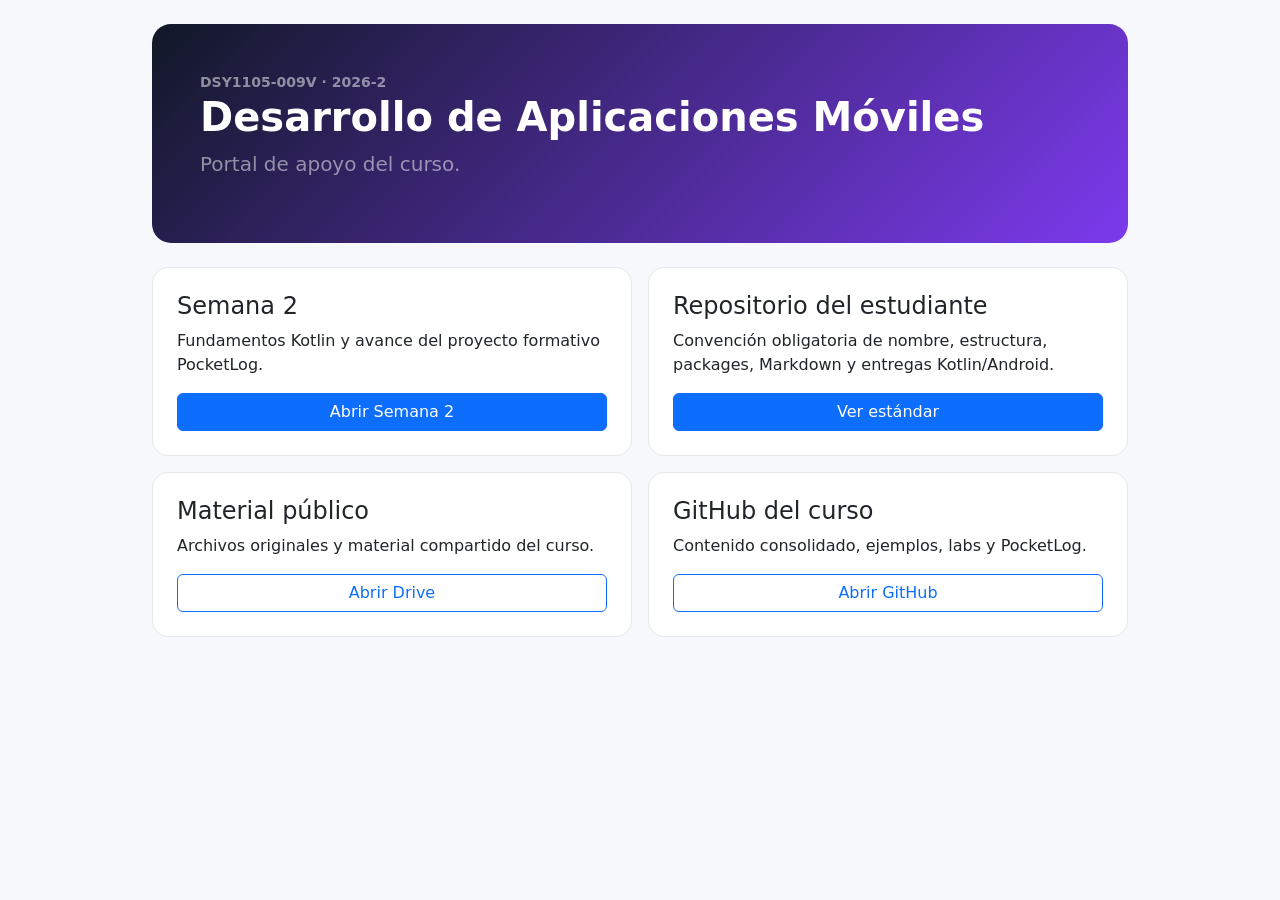
==== page/index.html @ 4a32c359 "page: habilitar portada inicial del curso" ====
<!doctype html><html lang="es"><head><meta charset="utf-8"><meta name="viewport" content="width=device-width,initial-scale=1"><title>DSY1105 · Desarrollo de Aplicaciones Móviles</title><link href="https://cdn.jsdelivr.net/npm/bootstrap@5.3.8/dist/css/bootstrap.min.css" rel="stylesheet"><style>body{background:#f6f8fc}.wrap{max-width:1000px}.hero{background:linear-gradient(135deg,#111827,#7c3aed);color:#fff;border-radius:1.2rem}.card{border:1px solid #e5e7eb;border-radius:1rem}</style></head><body><main class="container wrap py-4"><section class="hero p-4 p-md-5 mb-4"><div class="small text-white-50 fw-bold">DSY1105-009V · 2026-2</div><h1 class="display-6 fw-bold">Desarrollo de Aplicaciones Móviles</h1><p class="lead text-white-50">Portal de apoyo del curso.</p></section><div class="row g-3"><div class="col-md-6"><article class="card p-4 h-100"><h2 class="h4">Semana 2</h2><p>Fundamentos Kotlin y avance del proyecto formativo PocketLog.</p><a class="btn btn-primary" href="https://github.com/cmartinezs/DSY1105-DESARROLLO-APLICACIONES-MOVILES-2026-2/tree/master/semanas/semana-02">Abrir Semana 2</a></article></div><div class="col-md-6"><article class="card p-4 h-100"><h2 class="h4">Repositorio del estudiante</h2><p>Convención obligatoria de nombre, estructura, packages, Markdown y entregas Kotlin/Android.</p><a class="btn btn-primary" href="repositorio-estudiante.html">Ver estándar</a></article></div><div class="col-md-6"><article class="card p-4 h-100"><h2 class="h4">Material público</h2><p>Archivos originales y material compartido del curso.</p><a class="btn btn-outline-primary" href="https://drive.google.com/drive/folders/1_Ew_IE0InqJbPY0Ggu8p0cHl4Avv3rYs?usp=sharing">Abrir Drive</a></article></div><div class="col-md-6"><article class="card p-4 h-100"><h2 class="h4">GitHub del curso</h2><p>Contenido consolidado, ejemplos, labs y PocketLog.</p><a class="btn btn-outline-primary" href="https://github.com/cmartinezs/DSY1105-DESARROLLO-APLICACIONES-MOVILES-2026-2">Abrir GitHub</a></article></div></div></main></body></html>
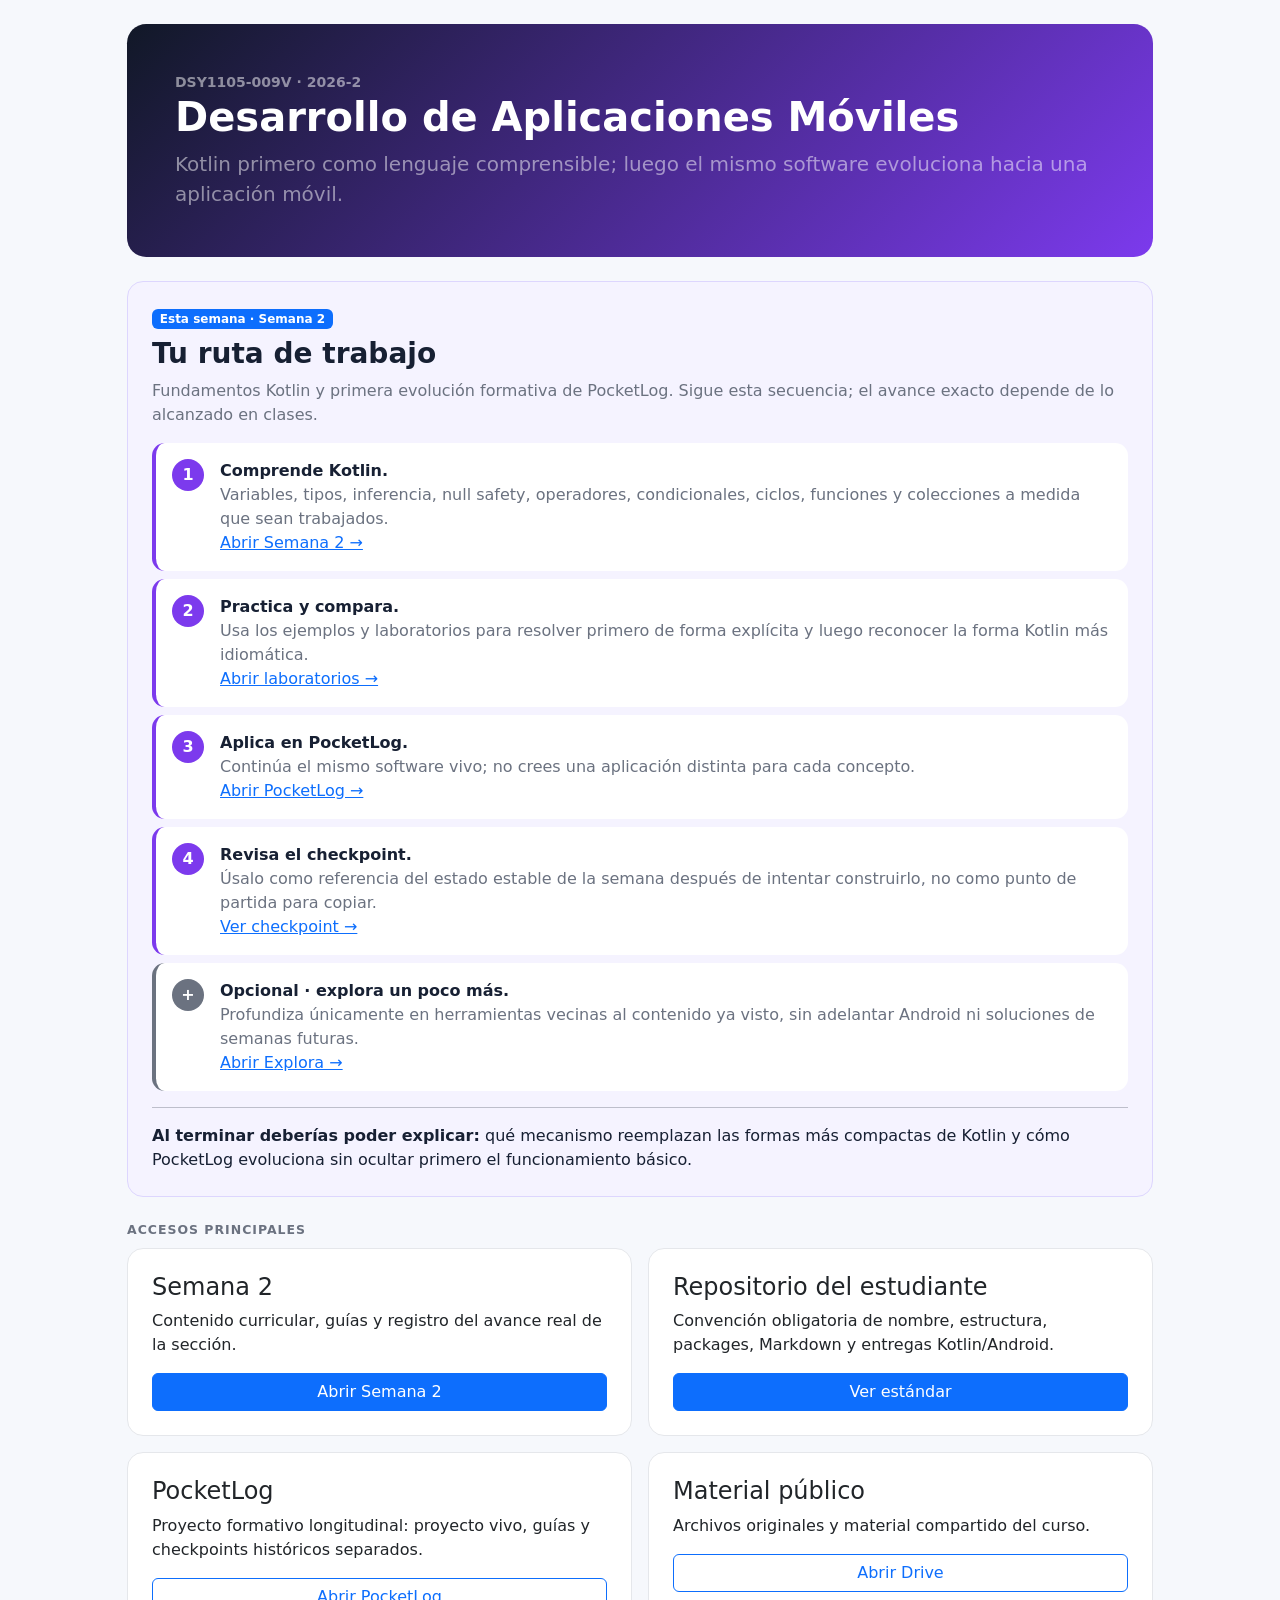
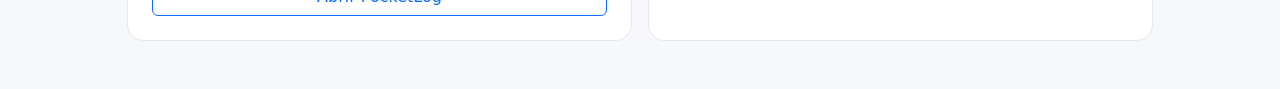
==== commit c9cdc360: "feat: agregar ruta esta semana al portal" ====
--- a/page/index.html
+++ b/page/index.html
@@ -1 +1 @@
-<!doctype html><html lang="es"><head><meta charset="utf-8"><meta name="viewport" content="width=device-width,initial-scale=1"><title>DSY1105 · Desarrollo de Aplicaciones Móviles</title><link href="https://cdn.jsdelivr.net/npm/bootstrap@5.3.8/dist/css/bootstrap.min.css" rel="stylesheet"><style>body{background:#f6f8fc}.wrap{max-width:1000px}.hero{background:linear-gradient(135deg,#111827,#7c3aed);color:#fff;border-radius:1.2rem}.card{border:1px solid #e5e7eb;border-radius:1rem}</style></head><body><main class="container wrap py-4"><section class="hero p-4 p-md-5 mb-4"><div class="small text-white-50 fw-bold">DSY1105-009V · 2026-2</div><h1 class="display-6 fw-bold">Desarrollo de Aplicaciones Móviles</h1><p class="lead text-white-50">Portal de apoyo del curso.</p></section><div class="row g-3"><div class="col-md-6"><article class="card p-4 h-100"><h2 class="h4">Semana 2</h2><p>Fundamentos Kotlin y avance del proyecto formativo PocketLog.</p><a class="btn btn-primary" href="https://github.com/cmartinezs/DSY1105-DESARROLLO-APLICACIONES-MOVILES-2026-2/tree/master/semanas/semana-02">Abrir Semana 2</a></article></div><div class="col-md-6"><article class="card p-4 h-100"><h2 class="h4">Repositorio del estudiante</h2><p>Convención obligatoria de nombre, estructura, packages, Markdown y entregas Kotlin/Android.</p><a class="btn btn-primary" href="repositorio-estudiante.html">Ver estándar</a></article></div><div class="col-md-6"><article class="card p-4 h-100"><h2 class="h4">Material público</h2><p>Archivos originales y material compartido del curso.</p><a class="btn btn-outline-primary" href="https://drive.google.com/drive/folders/1_Ew_IE0InqJbPY0Ggu8p0cHl4Avv3rYs?usp=sharing">Abrir Drive</a></article></div><div class="col-md-6"><article class="card p-4 h-100"><h2 class="h4">GitHub del curso</h2><p>Contenido consolidado, ejemplos, labs y PocketLog.</p><a class="btn btn-outline-primary" href="https://github.com/cmartinezs/DSY1105-DESARROLLO-APLICACIONES-MOVILES-2026-2">Abrir GitHub</a></article></div></div></main></body></html>+<!doctype html><html lang="es"><head><meta charset="utf-8"><meta name="viewport" content="width=device-width,initial-scale=1"><title>DSY1105 · Desarrollo de Aplicaciones Móviles</title><link href="https://cdn.jsdelivr.net/npm/bootstrap@5.3.8/dist/css/bootstrap.min.css" rel="stylesheet"><style>body{background:#f6f8fc;color:#172033}.wrap{max-width:1050px}.hero{background:linear-gradient(135deg,#111827,#7c3aed);color:#fff;border-radius:1.2rem}.card{border:1px solid #e5e7eb;border-radius:1rem}.this-week{border:1px solid #ddd6fe;background:#f5f3ff;border-radius:1rem}.week-step{background:#fff;border-left:4px solid #7c3aed;border-radius:.8rem}.week-step.optional{border-left-color:#6b7280}.step-number{width:2rem;height:2rem;border-radius:50%;display:inline-flex;align-items:center;justify-content:center;background:#7c3aed;color:#fff;font-weight:800;flex:0 0 auto}.muted{color:#6b7280}.eyebrow{font-size:.78rem;letter-spacing:.08em;text-transform:uppercase;font-weight:800;color:#6b7280}</style></head><body><main class="container wrap py-4"><section class="hero p-4 p-md-5 mb-4"><div class="small text-white-50 fw-bold">DSY1105-009V · 2026-2</div><h1 class="display-6 fw-bold">Desarrollo de Aplicaciones Móviles</h1><p class="lead text-white-50 mb-0">Kotlin primero como lenguaje comprensible; luego el mismo software evoluciona hacia una aplicación móvil.</p></section><section class="this-week p-4 mb-4"><span class="badge text-bg-primary mb-2">Esta semana · Semana 2</span><h2 class="h3 fw-bold">Tu ruta de trabajo</h2><p class="muted">Fundamentos Kotlin y primera evolución formativa de PocketLog. Sigue esta secuencia; el avance exacto depende de lo alcanzado en clases.</p><div class="d-grid gap-2"><div class="week-step p-3 d-flex gap-3"><span class="step-number">1</span><div><strong>Comprende Kotlin.</strong><div class="muted">Variables, tipos, inferencia, null safety, operadores, condicionales, ciclos, funciones y colecciones a medida que sean trabajados.</div><a href="https://github.com/cmartinezs/DSY1105-DESARROLLO-APLICACIONES-MOVILES-2026-2/tree/master/semanas/semana-02">Abrir Semana 2 →</a></div></div><div class="week-step p-3 d-flex gap-3"><span class="step-number">2</span><div><strong>Practica y compara.</strong><div class="muted">Usa los ejemplos y laboratorios para resolver primero de forma explícita y luego reconocer la forma Kotlin más idiomática.</div><a href="https://github.com/cmartinezs/DSY1105-DESARROLLO-APLICACIONES-MOVILES-2026-2/tree/master/labs">Abrir laboratorios →</a></div></div><div class="week-step p-3 d-flex gap-3"><span class="step-number">3</span><div><strong>Aplica en PocketLog.</strong><div class="muted">Continúa el mismo software vivo; no crees una aplicación distinta para cada concepto.</div><a href="https://github.com/cmartinezs/DSY1105-DESARROLLO-APLICACIONES-MOVILES-2026-2/tree/master/proyecto-formativo/pocketlog">Abrir PocketLog →</a></div></div><div class="week-step p-3 d-flex gap-3"><span class="step-number">4</span><div><strong>Revisa el checkpoint.</strong><div class="muted">Úsalo como referencia del estado estable de la semana después de intentar construirlo, no como punto de partida para copiar.</div><a href="https://github.com/cmartinezs/DSY1105-DESARROLLO-APLICACIONES-MOVILES-2026-2/tree/master/proyecto-formativo/checkpoints/semana-02">Ver checkpoint →</a></div></div><div class="week-step optional p-3 d-flex gap-3"><span class="step-number" style="background:#6b7280">+</span><div><strong>Opcional · explora un poco más.</strong><div class="muted">Profundiza únicamente en herramientas vecinas al contenido ya visto, sin adelantar Android ni soluciones de semanas futuras.</div><a href="https://github.com/cmartinezs/DSY1105-DESARROLLO-APLICACIONES-MOVILES-2026-2/blob/master/proyecto-formativo/guias/semana-02/EXPLORA.md">Abrir Explora →</a></div></div></div><hr><strong>Al terminar deberías poder explicar:</strong> qué mecanismo reemplazan las formas más compactas de Kotlin y cómo PocketLog evoluciona sin ocultar primero el funcionamiento básico.</section><section class="mb-4"><div class="eyebrow mb-2">Accesos principales</div><div class="row g-3"><div class="col-md-6"><article class="card p-4 h-100"><h2 class="h4">Semana 2</h2><p>Contenido curricular, guías y registro del avance real de la sección.</p><a class="btn btn-primary" href="https://github.com/cmartinezs/DSY1105-DESARROLLO-APLICACIONES-MOVILES-2026-2/tree/master/semanas/semana-02">Abrir Semana 2</a></article></div><div class="col-md-6"><article class="card p-4 h-100"><h2 class="h4">Repositorio del estudiante</h2><p>Convención obligatoria de nombre, estructura, packages, Markdown y entregas Kotlin/Android.</p><a class="btn btn-primary" href="repositorio-estudiante.html">Ver estándar</a></article></div><div class="col-md-6"><article class="card p-4 h-100"><h2 class="h4">PocketLog</h2><p>Proyecto formativo longitudinal: proyecto vivo, guías y checkpoints históricos separados.</p><a class="btn btn-outline-primary" href="https://github.com/cmartinezs/DSY1105-DESARROLLO-APLICACIONES-MOVILES-2026-2/tree/master/proyecto-formativo">Abrir PocketLog</a></article></div><div class="col-md-6"><article class="card p-4 h-100"><h2 class="h4">Material público</h2><p>Archivos originales y material compartido del curso.</p><a class="btn btn-outline-primary" href="https://drive.google.com/drive/folders/1_Ew_IE0InqJbPY0Ggu8p0cHl4Avv3rYs?usp=sharing">Abrir Drive</a></article></div></div></section></main></body></html>
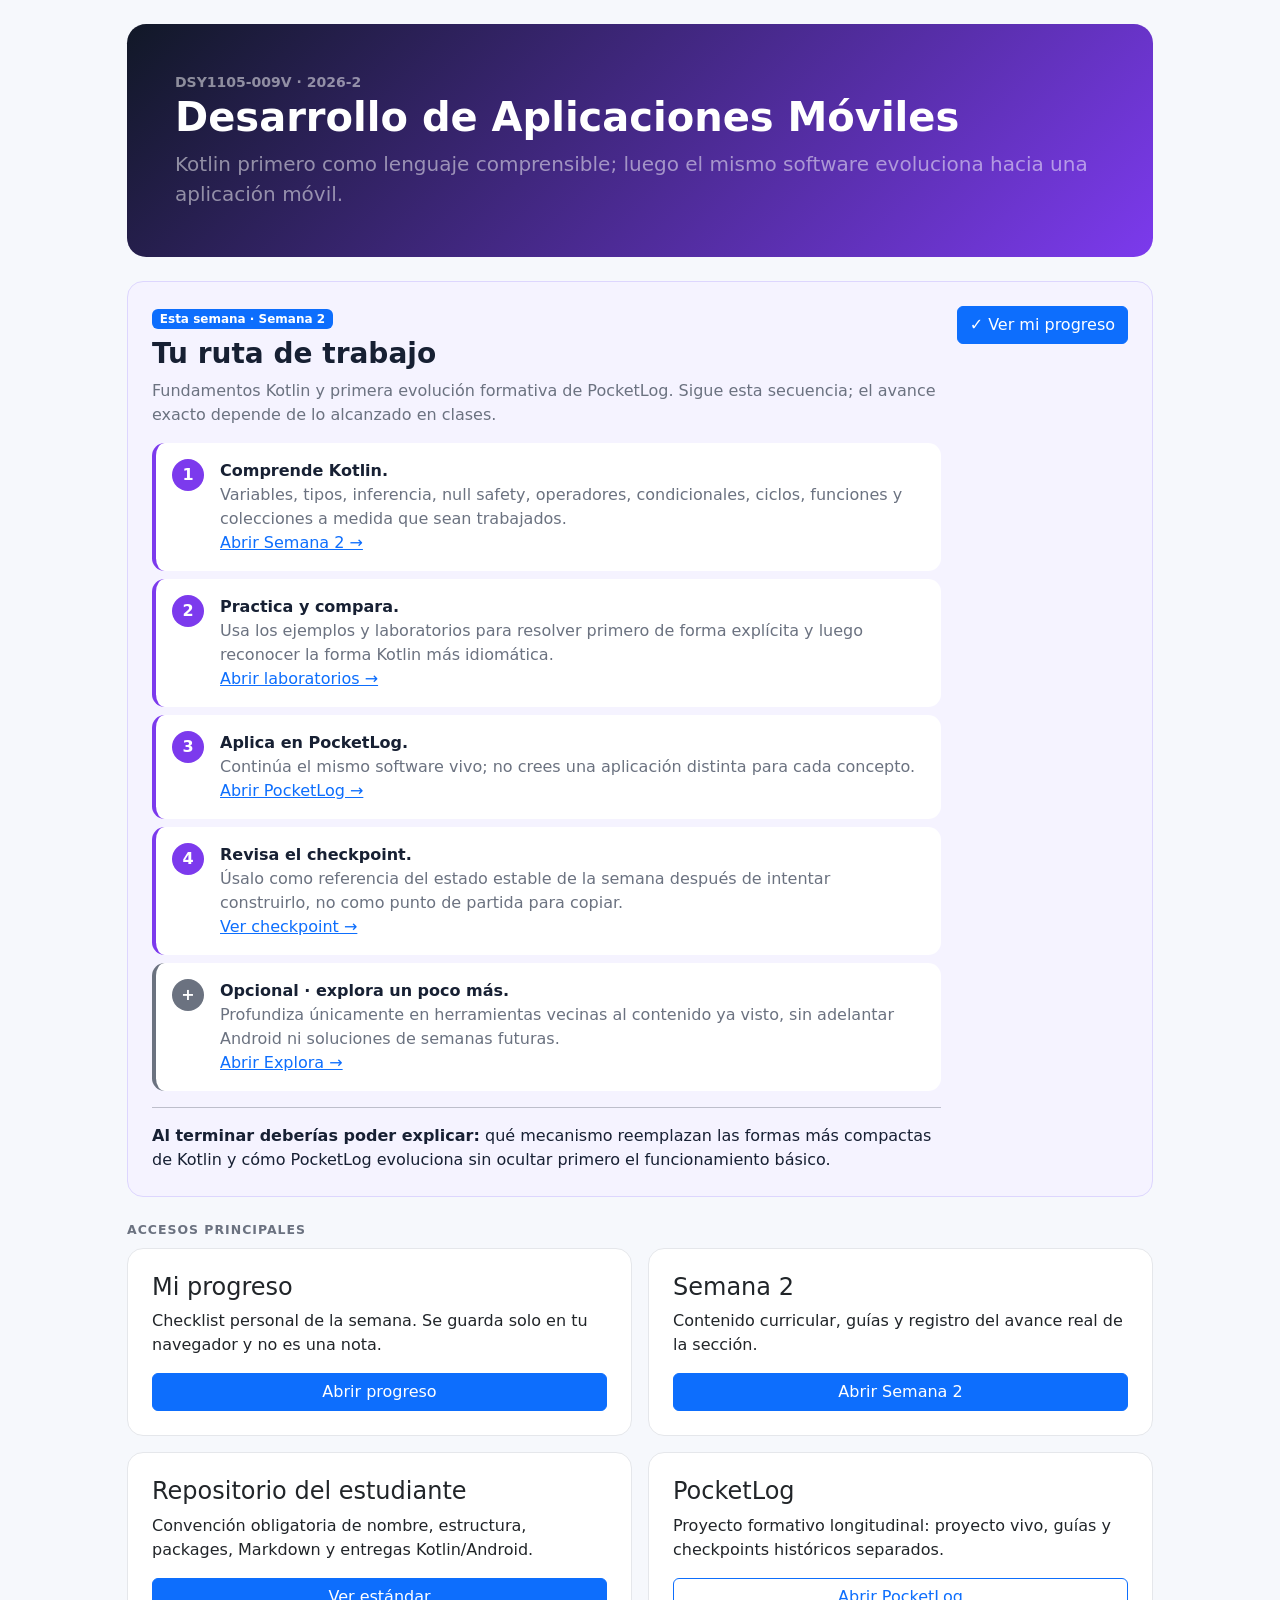
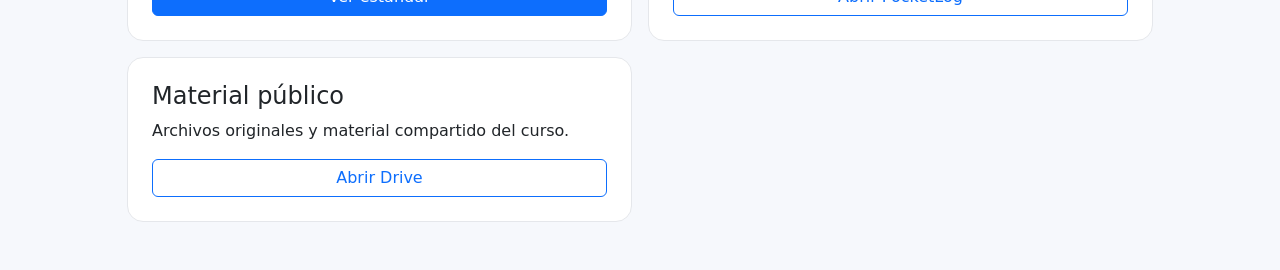
==== commit 36824895: "feat: enlazar progreso semanal desde portada" ====
--- a/page/index.html
+++ b/page/index.html
@@ -1 +1 @@
-<!doctype html><html lang="es"><head><meta charset="utf-8"><meta name="viewport" content="width=device-width,initial-scale=1"><title>DSY1105 · Desarrollo de Aplicaciones Móviles</title><link href="https://cdn.jsdelivr.net/npm/bootstrap@5.3.8/dist/css/bootstrap.min.css" rel="stylesheet"><style>body{background:#f6f8fc;color:#172033}.wrap{max-width:1050px}.hero{background:linear-gradient(135deg,#111827,#7c3aed);color:#fff;border-radius:1.2rem}.card{border:1px solid #e5e7eb;border-radius:1rem}.this-week{border:1px solid #ddd6fe;background:#f5f3ff;border-radius:1rem}.week-step{background:#fff;border-left:4px solid #7c3aed;border-radius:.8rem}.week-step.optional{border-left-color:#6b7280}.step-number{width:2rem;height:2rem;border-radius:50%;display:inline-flex;align-items:center;justify-content:center;background:#7c3aed;color:#fff;font-weight:800;flex:0 0 auto}.muted{color:#6b7280}.eyebrow{font-size:.78rem;letter-spacing:.08em;text-transform:uppercase;font-weight:800;color:#6b7280}</style></head><body><main class="container wrap py-4"><section class="hero p-4 p-md-5 mb-4"><div class="small text-white-50 fw-bold">DSY1105-009V · 2026-2</div><h1 class="display-6 fw-bold">Desarrollo de Aplicaciones Móviles</h1><p class="lead text-white-50 mb-0">Kotlin primero como lenguaje comprensible; luego el mismo software evoluciona hacia una aplicación móvil.</p></section><section class="this-week p-4 mb-4"><span class="badge text-bg-primary mb-2">Esta semana · Semana 2</span><h2 class="h3 fw-bold">Tu ruta de trabajo</h2><p class="muted">Fundamentos Kotlin y primera evolución formativa de PocketLog. Sigue esta secuencia; el avance exacto depende de lo alcanzado en clases.</p><div class="d-grid gap-2"><div class="week-step p-3 d-flex gap-3"><span class="step-number">1</span><div><strong>Comprende Kotlin.</strong><div class="muted">Variables, tipos, inferencia, null safety, operadores, condicionales, ciclos, funciones y colecciones a medida que sean trabajados.</div><a href="https://github.com/cmartinezs/DSY1105-DESARROLLO-APLICACIONES-MOVILES-2026-2/tree/master/semanas/semana-02">Abrir Semana 2 →</a></div></div><div class="week-step p-3 d-flex gap-3"><span class="step-number">2</span><div><strong>Practica y compara.</strong><div class="muted">Usa los ejemplos y laboratorios para resolver primero de forma explícita y luego reconocer la forma Kotlin más idiomática.</div><a href="https://github.com/cmartinezs/DSY1105-DESARROLLO-APLICACIONES-MOVILES-2026-2/tree/master/labs">Abrir laboratorios →</a></div></div><div class="week-step p-3 d-flex gap-3"><span class="step-number">3</span><div><strong>Aplica en PocketLog.</strong><div class="muted">Continúa el mismo software vivo; no crees una aplicación distinta para cada concepto.</div><a href="https://github.com/cmartinezs/DSY1105-DESARROLLO-APLICACIONES-MOVILES-2026-2/tree/master/proyecto-formativo/pocketlog">Abrir PocketLog →</a></div></div><div class="week-step p-3 d-flex gap-3"><span class="step-number">4</span><div><strong>Revisa el checkpoint.</strong><div class="muted">Úsalo como referencia del estado estable de la semana después de intentar construirlo, no como punto de partida para copiar.</div><a href="https://github.com/cmartinezs/DSY1105-DESARROLLO-APLICACIONES-MOVILES-2026-2/tree/master/proyecto-formativo/checkpoints/semana-02">Ver checkpoint →</a></div></div><div class="week-step optional p-3 d-flex gap-3"><span class="step-number" style="background:#6b7280">+</span><div><strong>Opcional · explora un poco más.</strong><div class="muted">Profundiza únicamente en herramientas vecinas al contenido ya visto, sin adelantar Android ni soluciones de semanas futuras.</div><a href="https://github.com/cmartinezs/DSY1105-DESARROLLO-APLICACIONES-MOVILES-2026-2/blob/master/proyecto-formativo/guias/semana-02/EXPLORA.md">Abrir Explora →</a></div></div></div><hr><strong>Al terminar deberías poder explicar:</strong> qué mecanismo reemplazan las formas más compactas de Kotlin y cómo PocketLog evoluciona sin ocultar primero el funcionamiento básico.</section><section class="mb-4"><div class="eyebrow mb-2">Accesos principales</div><div class="row g-3"><div class="col-md-6"><article class="card p-4 h-100"><h2 class="h4">Semana 2</h2><p>Contenido curricular, guías y registro del avance real de la sección.</p><a class="btn btn-primary" href="https://github.com/cmartinezs/DSY1105-DESARROLLO-APLICACIONES-MOVILES-2026-2/tree/master/semanas/semana-02">Abrir Semana 2</a></article></div><div class="col-md-6"><article class="card p-4 h-100"><h2 class="h4">Repositorio del estudiante</h2><p>Convención obligatoria de nombre, estructura, packages, Markdown y entregas Kotlin/Android.</p><a class="btn btn-primary" href="repositorio-estudiante.html">Ver estándar</a></article></div><div class="col-md-6"><article class="card p-4 h-100"><h2 class="h4">PocketLog</h2><p>Proyecto formativo longitudinal: proyecto vivo, guías y checkpoints históricos separados.</p><a class="btn btn-outline-primary" href="https://github.com/cmartinezs/DSY1105-DESARROLLO-APLICACIONES-MOVILES-2026-2/tree/master/proyecto-formativo">Abrir PocketLog</a></article></div><div class="col-md-6"><article class="card p-4 h-100"><h2 class="h4">Material público</h2><p>Archivos originales y material compartido del curso.</p><a class="btn btn-outline-primary" href="https://drive.google.com/drive/folders/1_Ew_IE0InqJbPY0Ggu8p0cHl4Avv3rYs?usp=sharing">Abrir Drive</a></article></div></div></section></main></body></html>+<!doctype html><html lang="es"><head><meta charset="utf-8"><meta name="viewport" content="width=device-width,initial-scale=1"><title>DSY1105 · Desarrollo de Aplicaciones Móviles</title><link href="https://cdn.jsdelivr.net/npm/bootstrap@5.3.8/dist/css/bootstrap.min.css" rel="stylesheet"><style>body{background:#f6f8fc;color:#172033}.wrap{max-width:1050px}.hero{background:linear-gradient(135deg,#111827,#7c3aed);color:#fff;border-radius:1.2rem}.card{border:1px solid #e5e7eb;border-radius:1rem}.this-week{border:1px solid #ddd6fe;background:#f5f3ff;border-radius:1rem}.week-step{background:#fff;border-left:4px solid #7c3aed;border-radius:.8rem}.week-step.optional{border-left-color:#6b7280}.step-number{width:2rem;height:2rem;border-radius:50%;display:inline-flex;align-items:center;justify-content:center;background:#7c3aed;color:#fff;font-weight:800;flex:0 0 auto}.muted{color:#6b7280}.eyebrow{font-size:.78rem;letter-spacing:.08em;text-transform:uppercase;font-weight:800;color:#6b7280}</style></head><body><main class="container wrap py-4"><section class="hero p-4 p-md-5 mb-4"><div class="small text-white-50 fw-bold">DSY1105-009V · 2026-2</div><h1 class="display-6 fw-bold">Desarrollo de Aplicaciones Móviles</h1><p class="lead text-white-50 mb-0">Kotlin primero como lenguaje comprensible; luego el mismo software evoluciona hacia una aplicación móvil.</p></section><section class="this-week p-4 mb-4"><div class="d-flex flex-column flex-lg-row gap-3 justify-content-between"><div class="flex-grow-1"><span class="badge text-bg-primary mb-2">Esta semana · Semana 2</span><h2 class="h3 fw-bold">Tu ruta de trabajo</h2><p class="muted">Fundamentos Kotlin y primera evolución formativa de PocketLog. Sigue esta secuencia; el avance exacto depende de lo alcanzado en clases.</p><div class="d-grid gap-2"><div class="week-step p-3 d-flex gap-3"><span class="step-number">1</span><div><strong>Comprende Kotlin.</strong><div class="muted">Variables, tipos, inferencia, null safety, operadores, condicionales, ciclos, funciones y colecciones a medida que sean trabajados.</div><a href="https://github.com/cmartinezs/DSY1105-DESARROLLO-APLICACIONES-MOVILES-2026-2/tree/master/semanas/semana-02">Abrir Semana 2 →</a></div></div><div class="week-step p-3 d-flex gap-3"><span class="step-number">2</span><div><strong>Practica y compara.</strong><div class="muted">Usa los ejemplos y laboratorios para resolver primero de forma explícita y luego reconocer la forma Kotlin más idiomática.</div><a href="https://github.com/cmartinezs/DSY1105-DESARROLLO-APLICACIONES-MOVILES-2026-2/tree/master/labs">Abrir laboratorios →</a></div></div><div class="week-step p-3 d-flex gap-3"><span class="step-number">3</span><div><strong>Aplica en PocketLog.</strong><div class="muted">Continúa el mismo software vivo; no crees una aplicación distinta para cada concepto.</div><a href="https://github.com/cmartinezs/DSY1105-DESARROLLO-APLICACIONES-MOVILES-2026-2/tree/master/proyecto-formativo/pocketlog">Abrir PocketLog →</a></div></div><div class="week-step p-3 d-flex gap-3"><span class="step-number">4</span><div><strong>Revisa el checkpoint.</strong><div class="muted">Úsalo como referencia del estado estable de la semana después de intentar construirlo, no como punto de partida para copiar.</div><a href="https://github.com/cmartinezs/DSY1105-DESARROLLO-APLICACIONES-MOVILES-2026-2/tree/master/proyecto-formativo/checkpoints/semana-02">Ver checkpoint →</a></div></div><div class="week-step optional p-3 d-flex gap-3"><span class="step-number" style="background:#6b7280">+</span><div><strong>Opcional · explora un poco más.</strong><div class="muted">Profundiza únicamente en herramientas vecinas al contenido ya visto, sin adelantar Android ni soluciones de semanas futuras.</div><a href="https://github.com/cmartinezs/DSY1105-DESARROLLO-APLICACIONES-MOVILES-2026-2/blob/master/proyecto-formativo/guias/semana-02/EXPLORA.md">Abrir Explora →</a></div></div></div><hr><strong>Al terminar deberías poder explicar:</strong> qué mecanismo reemplazan las formas más compactas de Kotlin y cómo PocketLog evoluciona sin ocultar primero el funcionamiento básico.</div><div class="flex-shrink-0"><a class="btn btn-primary" href="progreso.html">✓ Ver mi progreso</a></div></div></section><section class="mb-4"><div class="eyebrow mb-2">Accesos principales</div><div class="row g-3"><div class="col-md-6"><article class="card p-4 h-100"><h2 class="h4">Mi progreso</h2><p>Checklist personal de la semana. Se guarda solo en tu navegador y no es una nota.</p><a class="btn btn-primary" href="progreso.html">Abrir progreso</a></article></div><div class="col-md-6"><article class="card p-4 h-100"><h2 class="h4">Semana 2</h2><p>Contenido curricular, guías y registro del avance real de la sección.</p><a class="btn btn-primary" href="https://github.com/cmartinezs/DSY1105-DESARROLLO-APLICACIONES-MOVILES-2026-2/tree/master/semanas/semana-02">Abrir Semana 2</a></article></div><div class="col-md-6"><article class="card p-4 h-100"><h2 class="h4">Repositorio del estudiante</h2><p>Convención obligatoria de nombre, estructura, packages, Markdown y entregas Kotlin/Android.</p><a class="btn btn-primary" href="repositorio-estudiante.html">Ver estándar</a></article></div><div class="col-md-6"><article class="card p-4 h-100"><h2 class="h4">PocketLog</h2><p>Proyecto formativo longitudinal: proyecto vivo, guías y checkpoints históricos separados.</p><a class="btn btn-outline-primary" href="https://github.com/cmartinezs/DSY1105-DESARROLLO-APLICACIONES-MOVILES-2026-2/tree/master/proyecto-formativo">Abrir PocketLog</a></article></div><div class="col-md-6"><article class="card p-4 h-100"><h2 class="h4">Material público</h2><p>Archivos originales y material compartido del curso.</p><a class="btn btn-outline-primary" href="https://drive.google.com/drive/folders/1_Ew_IE0InqJbPY0Ggu8p0cHl4Avv3rYs?usp=sharing">Abrir Drive</a></article></div></div></section></main></body></html>
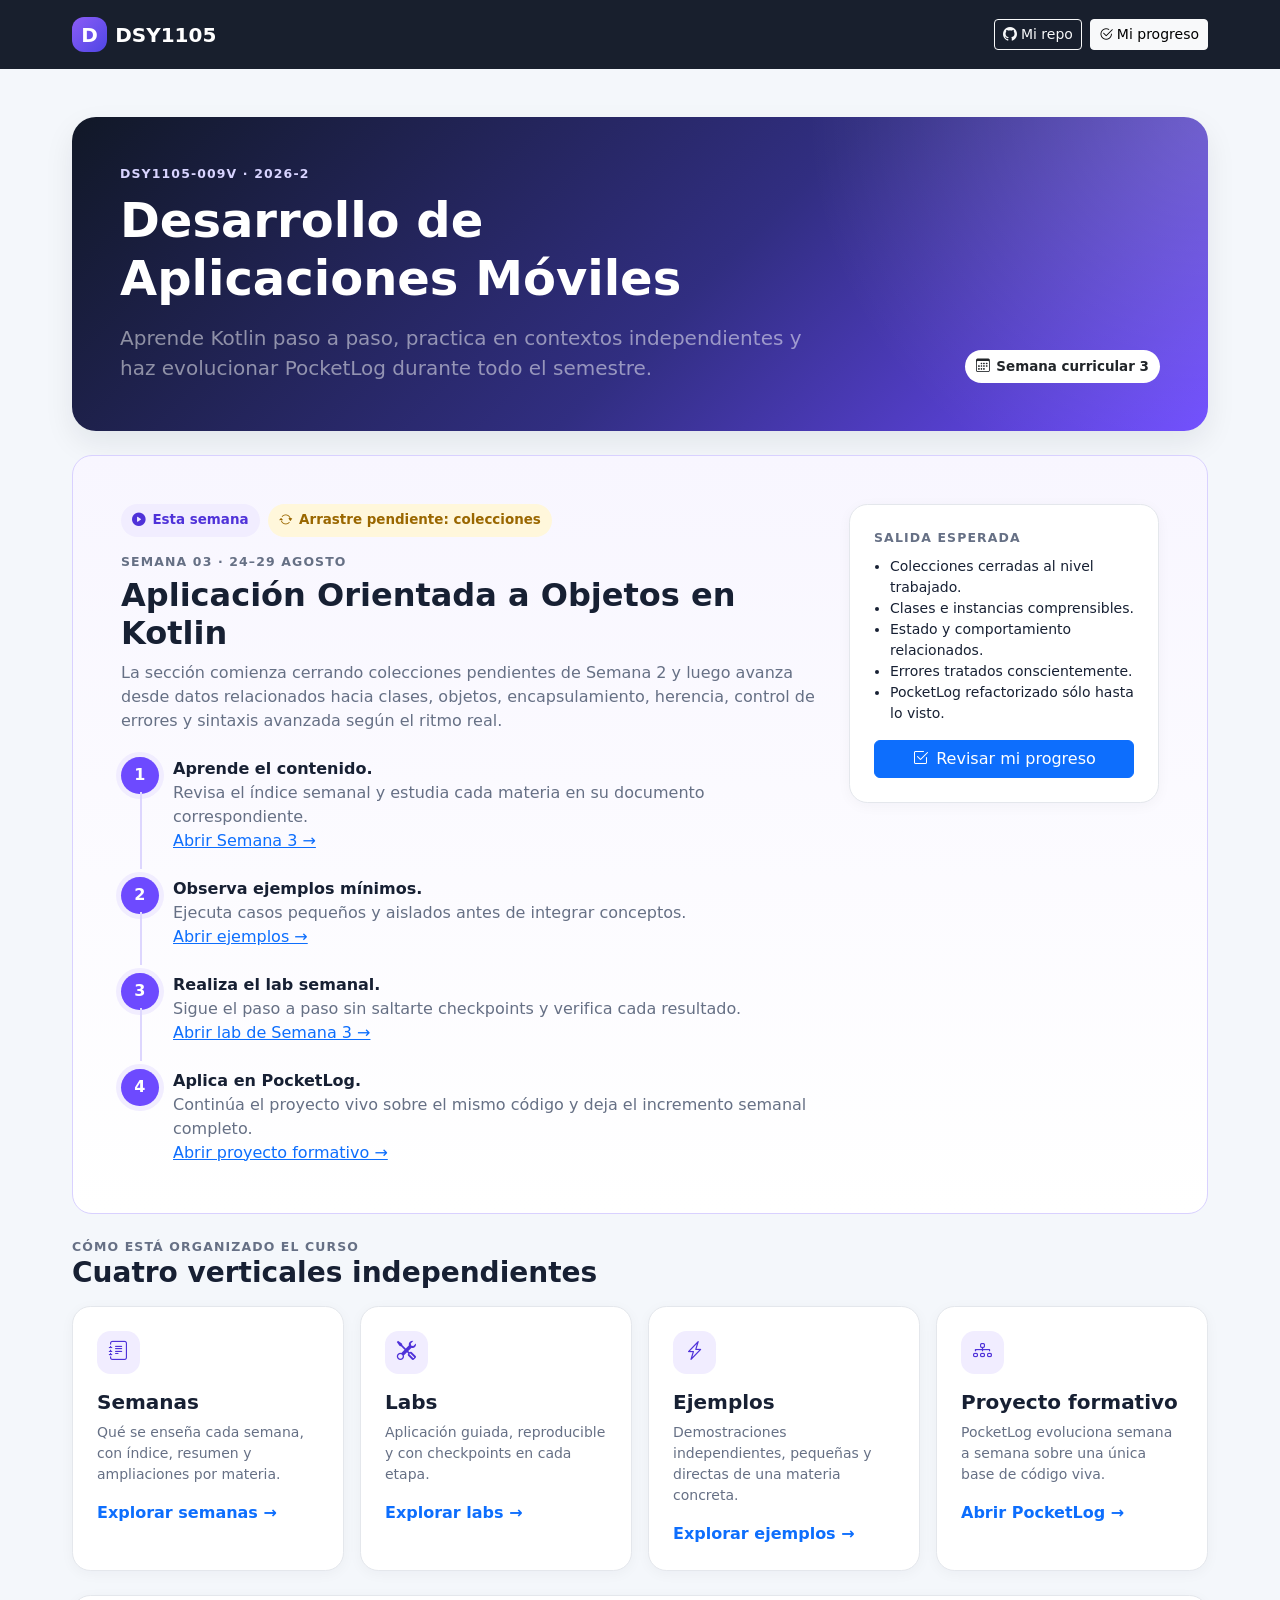
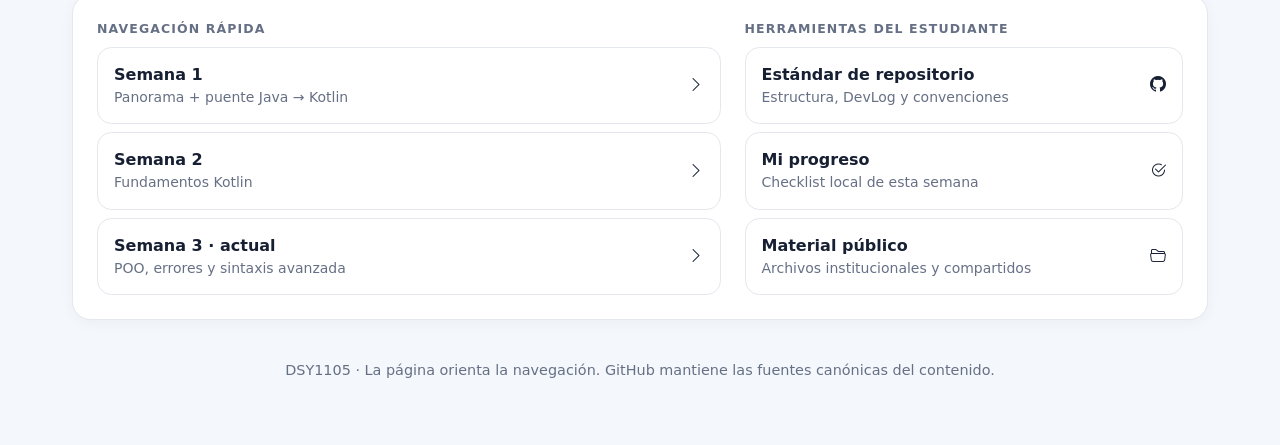
==== commit 6769a3d5: "feat(page): redesign course home around weekly verticals" ====
--- a/page/index.html
+++ b/page/index.html
@@ -1 +1,103 @@
-<!doctype html><html lang="es"><head><meta charset="utf-8"><meta name="viewport" content="width=device-width,initial-scale=1"><title>DSY1105 · Desarrollo de Aplicaciones Móviles</title><link href="https://cdn.jsdelivr.net/npm/bootstrap@5.3.8/dist/css/bootstrap.min.css" rel="stylesheet"><style>body{background:#f6f8fc;color:#172033}.wrap{max-width:1050px}.hero{background:linear-gradient(135deg,#111827,#7c3aed);color:#fff;border-radius:1.2rem}.card{border:1px solid #e5e7eb;border-radius:1rem}.this-week{border:1px solid #ddd6fe;background:#f5f3ff;border-radius:1rem}.week-step{background:#fff;border-left:4px solid #7c3aed;border-radius:.8rem}.week-step.optional{border-left-color:#6b7280}.step-number{width:2rem;height:2rem;border-radius:50%;display:inline-flex;align-items:center;justify-content:center;background:#7c3aed;color:#fff;font-weight:800;flex:0 0 auto}.muted{color:#6b7280}.eyebrow{font-size:.78rem;letter-spacing:.08em;text-transform:uppercase;font-weight:800;color:#6b7280}</style></head><body><main class="container wrap py-4"><section class="hero p-4 p-md-5 mb-4"><div class="small text-white-50 fw-bold">DSY1105-009V · 2026-2</div><h1 class="display-6 fw-bold">Desarrollo de Aplicaciones Móviles</h1><p class="lead text-white-50 mb-0">Kotlin primero como lenguaje comprensible; luego el mismo software evoluciona hacia una aplicación móvil.</p></section><section class="this-week p-4 mb-4"><div class="d-flex flex-column flex-lg-row gap-3 justify-content-between"><div class="flex-grow-1"><span class="badge text-bg-primary mb-2">Esta semana · Semana 2</span><h2 class="h3 fw-bold">Tu ruta de trabajo</h2><p class="muted">Fundamentos Kotlin y primera evolución formativa de PocketLog. Sigue esta secuencia; el avance exacto depende de lo alcanzado en clases.</p><div class="d-grid gap-2"><div class="week-step p-3 d-flex gap-3"><span class="step-number">1</span><div><strong>Comprende Kotlin.</strong><div class="muted">Variables, tipos, inferencia, null safety, operadores, condicionales, ciclos, funciones y colecciones a medida que sean trabajados.</div><a href="https://github.com/cmartinezs/DSY1105-DESARROLLO-APLICACIONES-MOVILES-2026-2/tree/master/semanas/semana-02">Abrir Semana 2 →</a></div></div><div class="week-step p-3 d-flex gap-3"><span class="step-number">2</span><div><strong>Practica y compara.</strong><div class="muted">Usa los ejemplos y laboratorios para resolver primero de forma explícita y luego reconocer la forma Kotlin más idiomática.</div><a href="https://github.com/cmartinezs/DSY1105-DESARROLLO-APLICACIONES-MOVILES-2026-2/tree/master/labs">Abrir laboratorios →</a></div></div><div class="week-step p-3 d-flex gap-3"><span class="step-number">3</span><div><strong>Aplica en PocketLog.</strong><div class="muted">Continúa el mismo software vivo; no crees una aplicación distinta para cada concepto.</div><a href="https://github.com/cmartinezs/DSY1105-DESARROLLO-APLICACIONES-MOVILES-2026-2/tree/master/proyecto-formativo/pocketlog">Abrir PocketLog →</a></div></div><div class="week-step p-3 d-flex gap-3"><span class="step-number">4</span><div><strong>Revisa el checkpoint.</strong><div class="muted">Úsalo como referencia del estado estable de la semana después de intentar construirlo, no como punto de partida para copiar.</div><a href="https://github.com/cmartinezs/DSY1105-DESARROLLO-APLICACIONES-MOVILES-2026-2/tree/master/proyecto-formativo/checkpoints/semana-02">Ver checkpoint →</a></div></div><div class="week-step optional p-3 d-flex gap-3"><span class="step-number" style="background:#6b7280">+</span><div><strong>Opcional · explora un poco más.</strong><div class="muted">Profundiza únicamente en herramientas vecinas al contenido ya visto, sin adelantar Android ni soluciones de semanas futuras.</div><a href="https://github.com/cmartinezs/DSY1105-DESARROLLO-APLICACIONES-MOVILES-2026-2/blob/master/proyecto-formativo/guias/semana-02/EXPLORA.md">Abrir Explora →</a></div></div></div><hr><strong>Al terminar deberías poder explicar:</strong> qué mecanismo reemplazan las formas más compactas de Kotlin y cómo PocketLog evoluciona sin ocultar primero el funcionamiento básico.</div><div class="flex-shrink-0"><a class="btn btn-primary" href="progreso.html">✓ Ver mi progreso</a></div></div></section><section class="mb-4"><div class="eyebrow mb-2">Accesos principales</div><div class="row g-3"><div class="col-md-6"><article class="card p-4 h-100"><h2 class="h4">Mi progreso</h2><p>Checklist personal de la semana. Se guarda solo en tu navegador y no es una nota.</p><a class="btn btn-primary" href="progreso.html">Abrir progreso</a></article></div><div class="col-md-6"><article class="card p-4 h-100"><h2 class="h4">Semana 2</h2><p>Contenido curricular, guías y registro del avance real de la sección.</p><a class="btn btn-primary" href="https://github.com/cmartinezs/DSY1105-DESARROLLO-APLICACIONES-MOVILES-2026-2/tree/master/semanas/semana-02">Abrir Semana 2</a></article></div><div class="col-md-6"><article class="card p-4 h-100"><h2 class="h4">Repositorio del estudiante</h2><p>Convención obligatoria de nombre, estructura, packages, Markdown y entregas Kotlin/Android.</p><a class="btn btn-primary" href="repositorio-estudiante.html">Ver estándar</a></article></div><div class="col-md-6"><article class="card p-4 h-100"><h2 class="h4">PocketLog</h2><p>Proyecto formativo longitudinal: proyecto vivo, guías y checkpoints históricos separados.</p><a class="btn btn-outline-primary" href="https://github.com/cmartinezs/DSY1105-DESARROLLO-APLICACIONES-MOVILES-2026-2/tree/master/proyecto-formativo">Abrir PocketLog</a></article></div><div class="col-md-6"><article class="card p-4 h-100"><h2 class="h4">Material público</h2><p>Archivos originales y material compartido del curso.</p><a class="btn btn-outline-primary" href="https://drive.google.com/drive/folders/1_Ew_IE0InqJbPY0Ggu8p0cHl4Avv3rYs?usp=sharing">Abrir Drive</a></article></div></div></section></main></body></html>+<!doctype html>
+<html lang="es">
+<head>
+  <meta charset="utf-8">
+  <meta name="viewport" content="width=device-width,initial-scale=1">
+  <title>DSY1105 · Desarrollo de Aplicaciones Móviles</title>
+  <link href="https://cdn.jsdelivr.net/npm/bootstrap@5.3.8/dist/css/bootstrap.min.css" rel="stylesheet">
+  <link href="https://cdn.jsdelivr.net/npm/bootstrap-icons@1.11.3/font/bootstrap-icons.min.css" rel="stylesheet">
+  <link href="styles.css" rel="stylesheet">
+</head>
+<body>
+<nav class="navbar navbar-dark topbar sticky-top">
+  <div class="container wrap py-1">
+    <a class="navbar-brand d-flex align-items-center gap-2 fw-bold" href="index.html"><span class="brand-mark">D</span><span>DSY1105</span></a>
+    <div class="d-flex gap-2">
+      <a class="btn btn-sm btn-outline-light" href="repositorio-estudiante.html"><i class="bi bi-github me-1"></i>Mi repo</a>
+      <a class="btn btn-sm btn-light" href="progreso.html"><i class="bi bi-check2-circle me-1"></i>Mi progreso</a>
+    </div>
+  </div>
+</nav>
+<main class="container wrap py-4 py-md-5">
+  <section class="hero p-4 p-md-5 mb-4">
+    <div class="eyebrow mb-2">DSY1105-009V · 2026-2</div>
+    <div class="row align-items-end g-4">
+      <div class="col-lg-8">
+        <h1 class="display-5 fw-bold mb-3">Desarrollo de Aplicaciones Móviles</h1>
+        <p class="lead text-white-50 mb-0">Aprende Kotlin paso a paso, practica en contextos independientes y haz evolucionar PocketLog durante todo el semestre.</p>
+      </div>
+      <div class="col-lg-4 text-lg-end">
+        <span class="status-pill bg-white text-dark"><i class="bi bi-calendar3"></i>Semana curricular 3</span>
+      </div>
+    </div>
+  </section>
+
+  <section class="week-focus p-4 p-md-5 mb-4">
+    <div class="d-flex flex-column flex-lg-row gap-4 justify-content-between">
+      <div class="flex-grow-1">
+        <div class="d-flex flex-wrap gap-2 mb-3">
+          <span class="status-pill status-current"><i class="bi bi-play-circle-fill"></i>Esta semana</span>
+          <span class="status-pill status-pending"><i class="bi bi-arrow-repeat"></i>Arrastre pendiente: colecciones</span>
+        </div>
+        <div class="eyebrow mb-1">Semana 03 · 24–29 agosto</div>
+        <h2 class="h2 fw-bold">Aplicación Orientada a Objetos en Kotlin</h2>
+        <p class="muted mb-4">La sección comienza cerrando colecciones pendientes de Semana 2 y luego avanza desde datos relacionados hacia clases, objetos, encapsulamiento, herencia, control de errores y sintaxis avanzada según el ritmo real.</p>
+
+        <div class="d-grid gap-4">
+          <div class="route-step"><span class="route-number">1</span><strong>Aprende el contenido.</strong><div class="muted">Revisa el índice semanal y estudia cada materia en su documento correspondiente.</div><a href="https://github.com/cmartinezs/DSY1105-DESARROLLO-APLICACIONES-MOVILES-2026-2/tree/master/semanas/semana-03">Abrir Semana 3 →</a></div>
+          <div class="route-step"><span class="route-number">2</span><strong>Observa ejemplos mínimos.</strong><div class="muted">Ejecuta casos pequeños y aislados antes de integrar conceptos.</div><a href="https://github.com/cmartinezs/DSY1105-DESARROLLO-APLICACIONES-MOVILES-2026-2/tree/master/examples">Abrir ejemplos →</a></div>
+          <div class="route-step"><span class="route-number">3</span><strong>Realiza el lab semanal.</strong><div class="muted">Sigue el paso a paso sin saltarte checkpoints y verifica cada resultado.</div><a href="https://github.com/cmartinezs/DSY1105-DESARROLLO-APLICACIONES-MOVILES-2026-2/tree/master/labs/semana-03-de-datos-a-objetos">Abrir lab de Semana 3 →</a></div>
+          <div class="route-step"><span class="route-number">4</span><strong>Aplica en PocketLog.</strong><div class="muted">Continúa el proyecto vivo sobre el mismo código y deja el incremento semanal completo.</div><a href="https://github.com/cmartinezs/DSY1105-DESARROLLO-APLICACIONES-MOVILES-2026-2/tree/master/proyecto-formativo">Abrir proyecto formativo →</a></div>
+        </div>
+      </div>
+      <aside class="surface p-3 p-md-4 align-self-start" style="min-width:min(100%,310px)">
+        <div class="eyebrow mb-2">Salida esperada</div>
+        <ul class="small ps-3 mb-3">
+          <li>Colecciones cerradas al nivel trabajado.</li>
+          <li>Clases e instancias comprensibles.</li>
+          <li>Estado y comportamiento relacionados.</li>
+          <li>Errores tratados conscientemente.</li>
+          <li>PocketLog refactorizado sólo hasta lo visto.</li>
+        </ul>
+        <a class="btn btn-primary w-100" href="progreso.html"><i class="bi bi-check2-square me-2"></i>Revisar mi progreso</a>
+      </aside>
+    </div>
+  </section>
+
+  <section class="mb-4">
+    <div class="d-flex justify-content-between align-items-end gap-3 mb-3">
+      <div><div class="eyebrow">Cómo está organizado el curso</div><h2 class="h3 fw-bold mb-0">Cuatro verticales independientes</h2></div>
+    </div>
+    <div class="row g-3">
+      <div class="col-md-6 col-xl-3"><article class="surface vertical-card p-4"><div class="icon-tile mb-3"><i class="bi bi-journal-text"></i></div><h3 class="h5 fw-bold">Semanas</h3><p class="muted small">Qué se enseña cada semana, con índice, resumen y ampliaciones por materia.</p><a class="stretched-link text-decoration-none fw-semibold" href="https://github.com/cmartinezs/DSY1105-DESARROLLO-APLICACIONES-MOVILES-2026-2/tree/master/semanas">Explorar semanas →</a></article></div>
+      <div class="col-md-6 col-xl-3"><article class="surface vertical-card p-4"><div class="icon-tile mb-3"><i class="bi bi-tools"></i></div><h3 class="h5 fw-bold">Labs</h3><p class="muted small">Aplicación guiada, reproducible y con checkpoints en cada etapa.</p><a class="stretched-link text-decoration-none fw-semibold" href="https://github.com/cmartinezs/DSY1105-DESARROLLO-APLICACIONES-MOVILES-2026-2/tree/master/labs">Explorar labs →</a></article></div>
+      <div class="col-md-6 col-xl-3"><article class="surface vertical-card p-4"><div class="icon-tile mb-3"><i class="bi bi-lightning-charge"></i></div><h3 class="h5 fw-bold">Ejemplos</h3><p class="muted small">Demostraciones independientes, pequeñas y directas de una materia concreta.</p><a class="stretched-link text-decoration-none fw-semibold" href="https://github.com/cmartinezs/DSY1105-DESARROLLO-APLICACIONES-MOVILES-2026-2/tree/master/examples">Explorar ejemplos →</a></article></div>
+      <div class="col-md-6 col-xl-3"><article class="surface vertical-card p-4"><div class="icon-tile mb-3"><i class="bi bi-diagram-3"></i></div><h3 class="h5 fw-bold">Proyecto formativo</h3><p class="muted small">PocketLog evoluciona semana a semana sobre una única base de código viva.</p><a class="stretched-link text-decoration-none fw-semibold" href="https://github.com/cmartinezs/DSY1105-DESARROLLO-APLICACIONES-MOVILES-2026-2/tree/master/proyecto-formativo">Abrir PocketLog →</a></article></div>
+    </div>
+  </section>
+
+  <section class="surface p-4 mb-4">
+    <div class="row g-4">
+      <div class="col-lg-7">
+        <div class="eyebrow mb-2">Navegación rápida</div>
+        <div class="d-grid gap-2">
+          <a class="quick-link" href="https://github.com/cmartinezs/DSY1105-DESARROLLO-APLICACIONES-MOVILES-2026-2/tree/master/semanas/semana-01"><span><strong>Semana 1</strong><span class="muted d-block small">Panorama + puente Java → Kotlin</span></span><i class="bi bi-chevron-right"></i></a>
+          <a class="quick-link" href="https://github.com/cmartinezs/DSY1105-DESARROLLO-APLICACIONES-MOVILES-2026-2/tree/master/semanas/semana-02"><span><strong>Semana 2</strong><span class="muted d-block small">Fundamentos Kotlin</span></span><i class="bi bi-chevron-right"></i></a>
+          <a class="quick-link" href="https://github.com/cmartinezs/DSY1105-DESARROLLO-APLICACIONES-MOVILES-2026-2/tree/master/semanas/semana-03"><span><strong>Semana 3 · actual</strong><span class="muted d-block small">POO, errores y sintaxis avanzada</span></span><i class="bi bi-chevron-right"></i></a>
+        </div>
+      </div>
+      <div class="col-lg-5">
+        <div class="eyebrow mb-2">Herramientas del estudiante</div>
+        <div class="d-grid gap-2">
+          <a class="quick-link" href="repositorio-estudiante.html"><span><strong>Estándar de repositorio</strong><span class="muted d-block small">Estructura, DevLog y convenciones</span></span><i class="bi bi-github"></i></a>
+          <a class="quick-link" href="progreso.html"><span><strong>Mi progreso</strong><span class="muted d-block small">Checklist local de esta semana</span></span><i class="bi bi-check2-circle"></i></a>
+          <a class="quick-link" href="https://drive.google.com/drive/folders/1_Ew_IE0InqJbPY0Ggu8p0cHl4Avv3rYs?usp=sharing"><span><strong>Material público</strong><span class="muted d-block small">Archivos institucionales y compartidos</span></span><i class="bi bi-folder2-open"></i></a>
+        </div>
+      </div>
+    </div>
+  </section>
+
+  <footer class="text-center footer-note py-3">DSY1105 · La página orienta la navegación. GitHub mantiene las fuentes canónicas del contenido.</footer>
+</main>
+</body>
+</html>
--- a/page/styles.css
+++ b/page/styles.css
@@ -0,0 +1 @@
+:root{--bg:#f4f7fb;--surface:#ffffff;--surface-soft:#f8fafc;--text:#172033;--muted:#667085;--border:#e4e7ec;--primary:#6d4aff;--primary-2:#4f32d9;--primary-soft:#f1edff;--success:#16794b;--success-soft:#eaf8f1;--warning:#9a6700;--warning-soft:#fff7db;--dark:#111827;--shadow:0 12px 30px rgba(15,23,42,.08)}*{box-sizing:border-box}body{background:var(--bg);color:var(--text);font-family:Inter,system-ui,-apple-system,BlinkMacSystemFont,"Segoe UI",sans-serif}.wrap{max-width:1160px}.topbar{background:rgba(17,24,39,.97);backdrop-filter:blur(12px)}.brand-mark{width:2.2rem;height:2.2rem;border-radius:.75rem;display:inline-grid;place-items:center;background:linear-gradient(135deg,#8b5cf6,#4f46e5);font-weight:800}.hero{background:radial-gradient(circle at top right,rgba(255,255,255,.18),transparent 34%),linear-gradient(135deg,#111827 0%,#312e81 55%,#6d4aff 100%);color:#fff;border-radius:1.5rem;box-shadow:var(--shadow);overflow:hidden}.hero .eyebrow{color:#d8d4ff}.eyebrow{font-size:.78rem;letter-spacing:.09em;text-transform:uppercase;font-weight:800;color:var(--muted)}.muted{color:var(--muted)}.surface{background:var(--surface);border:1px solid var(--border);border-radius:1.15rem;box-shadow:0 3px 14px rgba(15,23,42,.04)}.surface-soft{background:var(--surface-soft);border:1px solid var(--border);border-radius:1rem}.week-focus{border:1px solid #d9d1ff;background:linear-gradient(180deg,#f8f6ff,#fff);border-radius:1.25rem}.status-pill{display:inline-flex;align-items:center;gap:.45rem;border-radius:999px;padding:.4rem .7rem;font-weight:700;font-size:.84rem}.status-current{background:var(--primary-soft);color:var(--primary-2)}.status-ok{background:var(--success-soft);color:var(--success)}.status-pending{background:var(--warning-soft);color:var(--warning)}.vertical-card{height:100%;transition:transform .18s ease,box-shadow .18s ease,border-color .18s ease}.vertical-card:hover{transform:translateY(-3px);box-shadow:var(--shadow);border-color:#cfc6ff}.icon-tile{width:2.7rem;height:2.7rem;border-radius:.85rem;display:grid;place-items:center;background:var(--primary-soft);color:var(--primary-2);font-size:1.2rem}.route-step{position:relative;padding-left:3.25rem}.route-step:not(:last-child):after{content:"";position:absolute;left:1.17rem;top:2.2rem;bottom:-1rem;width:2px;background:#ddd6fe}.route-number{position:absolute;left:0;top:0;width:2.35rem;height:2.35rem;border-radius:50%;display:grid;place-items:center;background:var(--primary);color:#fff;font-weight:800;box-shadow:0 0 0 5px var(--primary-soft)}.quick-link{display:flex;align-items:center;justify-content:space-between;gap:1rem;padding:.95rem 1rem;border:1px solid var(--border);border-radius:.9rem;text-decoration:none;color:var(--text);background:#fff}.quick-link:hover{border-color:#cfc6ff;background:#fbfaff;color:var(--primary-2)}.nav-pills .nav-link{color:#475467;font-weight:700;border-radius:.8rem}.nav-pills .nav-link.active{background:var(--primary)}.accordion-button:not(.collapsed){background:var(--primary-soft);color:var(--primary-2);box-shadow:none}.accordion-button:focus{box-shadow:0 0 0 .2rem rgba(109,74,255,.12)}.tree{background:#111827;color:#e5e7eb;border-radius:1rem;padding:1rem;overflow:auto}.callout{border-left:4px solid var(--primary);background:var(--primary-soft);border-radius:.75rem;padding:1rem}.item{border:1px solid var(--border);border-radius:.9rem;background:#fff}.item.done{opacity:.72}.item.done label{text-decoration:line-through}.progress{height:1rem}.footer-note{font-size:.9rem;color:var(--muted)}@media(max-width:767.98px){.hero{border-radius:1.1rem}.route-step{padding-left:2.85rem}.route-number{width:2.1rem;height:2.1rem}.topbar .navbar-brand{font-size:1rem}}
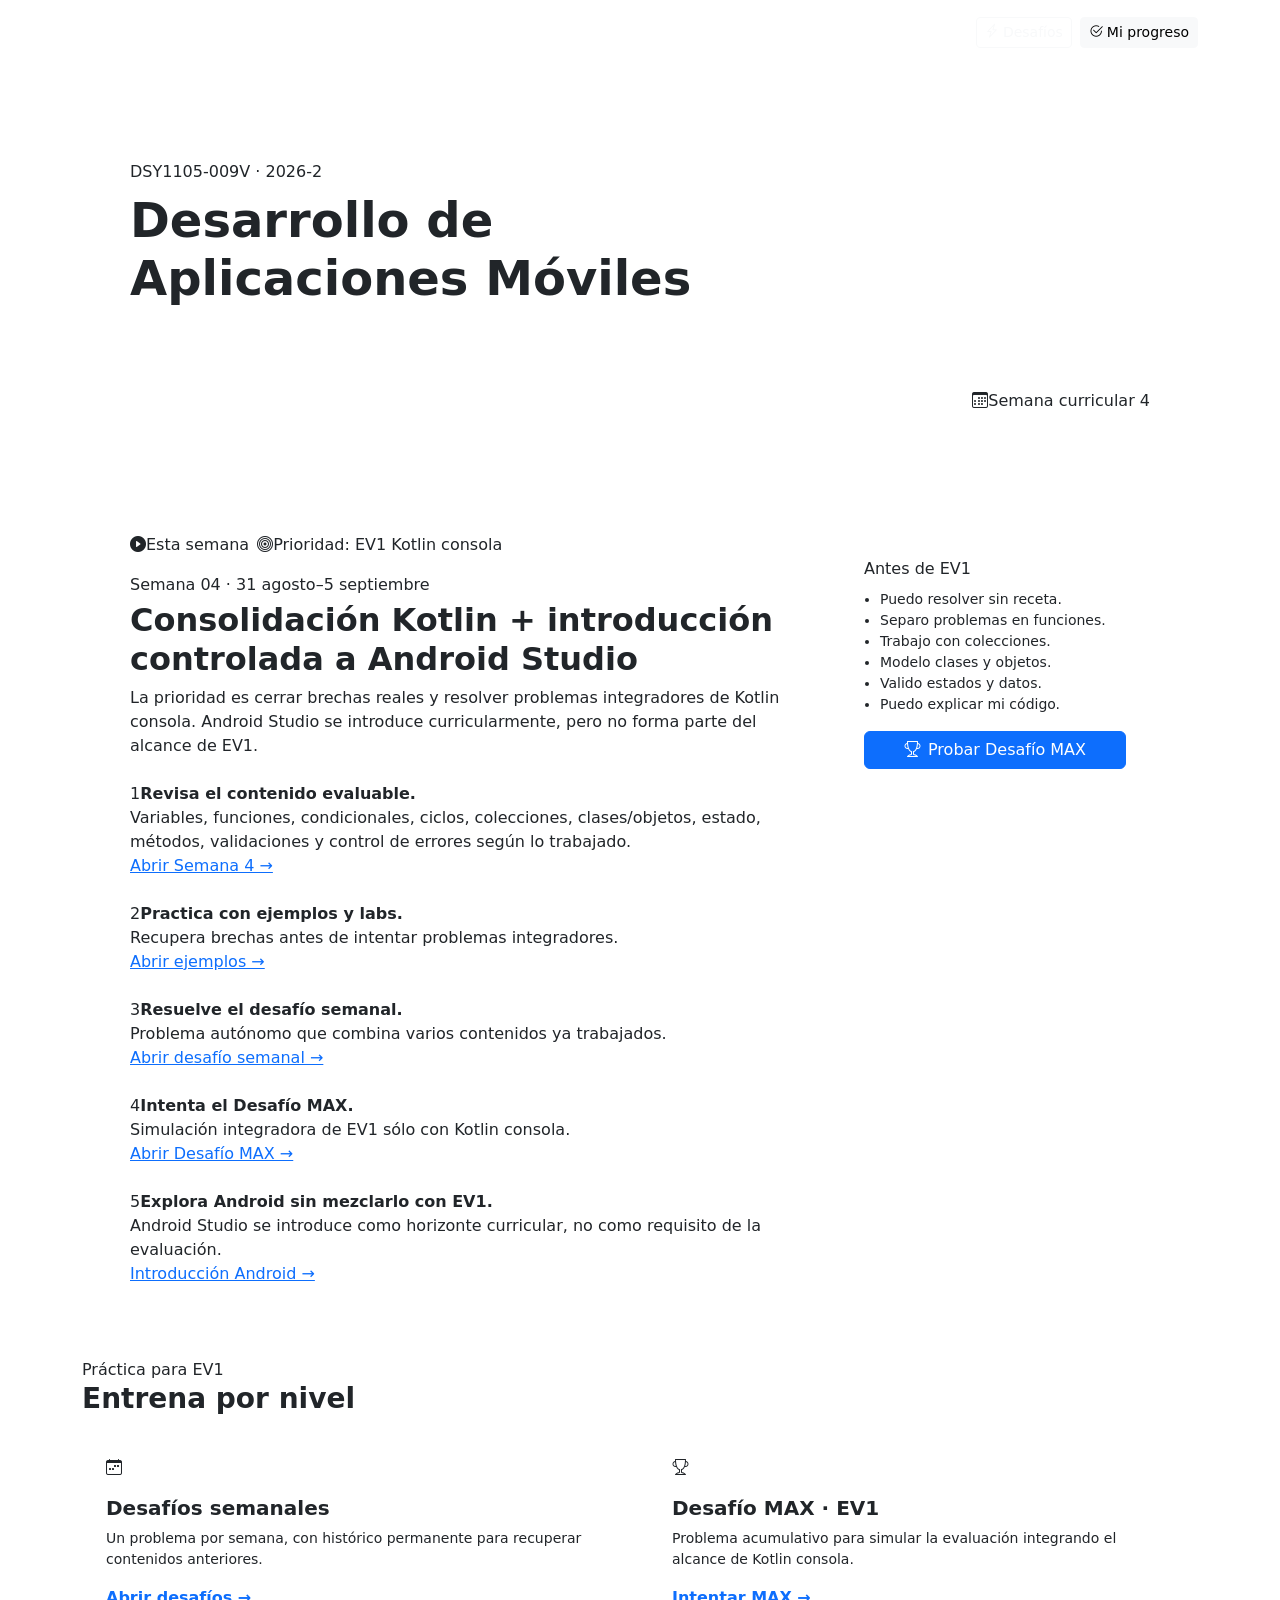
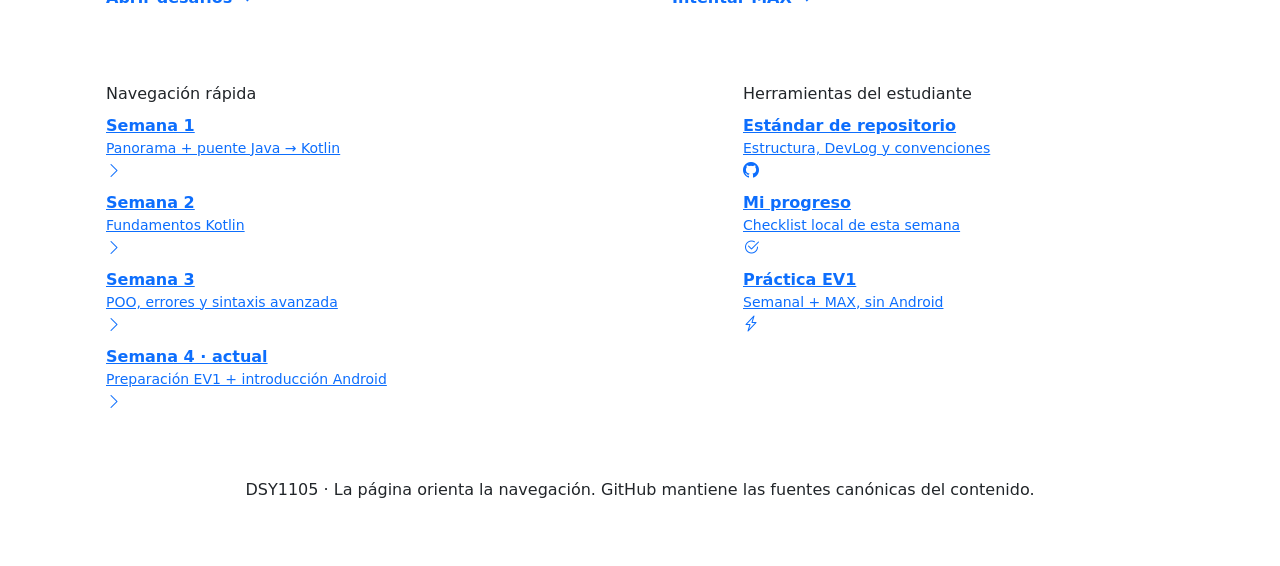
==== commit 7ac19aae: "feat(page): actualizar Semana 4 y acceso a desafíos EV1" ====
--- a/page/index.html
+++ b/page/index.html
@@ -9,95 +9,14 @@
   <link href="styles.css" rel="stylesheet">
 </head>
 <body>
-<nav class="navbar navbar-dark topbar sticky-top">
-  <div class="container wrap py-1">
-    <a class="navbar-brand d-flex align-items-center gap-2 fw-bold" href="index.html"><span class="brand-mark">D</span><span>DSY1105</span></a>
-    <div class="d-flex gap-2">
-      <a class="btn btn-sm btn-outline-light" href="repositorio-estudiante.html"><i class="bi bi-github me-1"></i>Mi repo</a>
-      <a class="btn btn-sm btn-light" href="progreso.html"><i class="bi bi-check2-circle me-1"></i>Mi progreso</a>
-    </div>
-  </div>
-</nav>
+<nav class="navbar navbar-dark topbar sticky-top"><div class="container wrap py-1"><a class="navbar-brand d-flex align-items-center gap-2 fw-bold" href="index.html"><span class="brand-mark">D</span><span>DSY1105</span></a><div class="d-flex gap-2"><a class="btn btn-sm btn-outline-light" href="desafio-semanal.html"><i class="bi bi-lightning-charge me-1"></i>Desafíos</a><a class="btn btn-sm btn-light" href="progreso.html"><i class="bi bi-check2-circle me-1"></i>Mi progreso</a></div></div></nav>
 <main class="container wrap py-4 py-md-5">
-  <section class="hero p-4 p-md-5 mb-4">
-    <div class="eyebrow mb-2">DSY1105-009V · 2026-2</div>
-    <div class="row align-items-end g-4">
-      <div class="col-lg-8">
-        <h1 class="display-5 fw-bold mb-3">Desarrollo de Aplicaciones Móviles</h1>
-        <p class="lead text-white-50 mb-0">Aprende Kotlin paso a paso, practica en contextos independientes y haz evolucionar PocketLog durante todo el semestre.</p>
-      </div>
-      <div class="col-lg-4 text-lg-end">
-        <span class="status-pill bg-white text-dark"><i class="bi bi-calendar3"></i>Semana curricular 3</span>
-      </div>
-    </div>
-  </section>
+  <section class="hero p-4 p-md-5 mb-4"><div class="eyebrow mb-2">DSY1105-009V · 2026-2</div><div class="row align-items-end g-4"><div class="col-lg-8"><h1 class="display-5 fw-bold mb-3">Desarrollo de Aplicaciones Móviles</h1><p class="lead text-white-50 mb-0">Aprende Kotlin paso a paso, practica de forma autónoma y llega preparado a EV1 antes de avanzar con mayor profundidad hacia Android.</p></div><div class="col-lg-4 text-lg-end"><span class="status-pill bg-white text-dark"><i class="bi bi-calendar3"></i>Semana curricular 4</span></div></div></section>
 
-  <section class="week-focus p-4 p-md-5 mb-4">
-    <div class="d-flex flex-column flex-lg-row gap-4 justify-content-between">
-      <div class="flex-grow-1">
-        <div class="d-flex flex-wrap gap-2 mb-3">
-          <span class="status-pill status-current"><i class="bi bi-play-circle-fill"></i>Esta semana</span>
-          <span class="status-pill status-pending"><i class="bi bi-arrow-repeat"></i>Arrastre pendiente: colecciones</span>
-        </div>
-        <div class="eyebrow mb-1">Semana 03 · 24–29 agosto</div>
-        <h2 class="h2 fw-bold">Aplicación Orientada a Objetos en Kotlin</h2>
-        <p class="muted mb-4">La sección comienza cerrando colecciones pendientes de Semana 2 y luego avanza desde datos relacionados hacia clases, objetos, encapsulamiento, herencia, control de errores y sintaxis avanzada según el ritmo real.</p>
+  <section class="week-focus p-4 p-md-5 mb-4"><div class="d-flex flex-column flex-lg-row gap-4 justify-content-between"><div class="flex-grow-1"><div class="d-flex flex-wrap gap-2 mb-3"><span class="status-pill status-current"><i class="bi bi-play-circle-fill"></i>Esta semana</span><span class="status-pill status-pending"><i class="bi bi-bullseye"></i>Prioridad: EV1 Kotlin consola</span></div><div class="eyebrow mb-1">Semana 04 · 31 agosto–5 septiembre</div><h2 class="h2 fw-bold">Consolidación Kotlin + introducción controlada a Android Studio</h2><p class="muted mb-4">La prioridad es cerrar brechas reales y resolver problemas integradores de Kotlin consola. Android Studio se introduce curricularmente, pero no forma parte del alcance de EV1.</p><div class="d-grid gap-4"><div class="route-step"><span class="route-number">1</span><strong>Revisa el contenido evaluable.</strong><div class="muted">Variables, funciones, condicionales, ciclos, colecciones, clases/objetos, estado, métodos, validaciones y control de errores según lo trabajado.</div><a href="https://github.com/cmartinezs/DSY1105-DESARROLLO-APLICACIONES-MOVILES-2026-2/tree/master/semanas/semana-04">Abrir Semana 4 →</a></div><div class="route-step"><span class="route-number">2</span><strong>Practica con ejemplos y labs.</strong><div class="muted">Recupera brechas antes de intentar problemas integradores.</div><a href="https://github.com/cmartinezs/DSY1105-DESARROLLO-APLICACIONES-MOVILES-2026-2/tree/master/examples">Abrir ejemplos →</a></div><div class="route-step"><span class="route-number">3</span><strong>Resuelve el desafío semanal.</strong><div class="muted">Problema autónomo que combina varios contenidos ya trabajados.</div><a href="desafio-semanal.html">Abrir desafío semanal →</a></div><div class="route-step"><span class="route-number">4</span><strong>Intenta el Desafío MAX.</strong><div class="muted">Simulación integradora de EV1 sólo con Kotlin consola.</div><a href="desafio-max.html">Abrir Desafío MAX →</a></div><div class="route-step"><span class="route-number">5</span><strong>Explora Android sin mezclarlo con EV1.</strong><div class="muted">Android Studio se introduce como horizonte curricular, no como requisito de la evaluación.</div><a href="https://github.com/cmartinezs/DSY1105-DESARROLLO-APLICACIONES-MOVILES-2026-2/blob/master/semanas/semana-04/01-android-studio.md">Introducción Android →</a></div></div></div><aside class="surface p-3 p-md-4 align-self-start" style="min-width:min(100%,310px)"><div class="eyebrow mb-2">Antes de EV1</div><ul class="small ps-3 mb-3"><li>Puedo resolver sin receta.</li><li>Separo problemas en funciones.</li><li>Trabajo con colecciones.</li><li>Modelo clases y objetos.</li><li>Valido estados y datos.</li><li>Puedo explicar mi código.</li></ul><a class="btn btn-primary w-100" href="desafio-max.html"><i class="bi bi-trophy me-2"></i>Probar Desafío MAX</a></aside></div></section>
 
-        <div class="d-grid gap-4">
-          <div class="route-step"><span class="route-number">1</span><strong>Aprende el contenido.</strong><div class="muted">Revisa el índice semanal y estudia cada materia en su documento correspondiente.</div><a href="https://github.com/cmartinezs/DSY1105-DESARROLLO-APLICACIONES-MOVILES-2026-2/tree/master/semanas/semana-03">Abrir Semana 3 →</a></div>
-          <div class="route-step"><span class="route-number">2</span><strong>Observa ejemplos mínimos.</strong><div class="muted">Ejecuta casos pequeños y aislados antes de integrar conceptos.</div><a href="https://github.com/cmartinezs/DSY1105-DESARROLLO-APLICACIONES-MOVILES-2026-2/tree/master/examples">Abrir ejemplos →</a></div>
-          <div class="route-step"><span class="route-number">3</span><strong>Realiza el lab semanal.</strong><div class="muted">Sigue el paso a paso sin saltarte checkpoints y verifica cada resultado.</div><a href="https://github.com/cmartinezs/DSY1105-DESARROLLO-APLICACIONES-MOVILES-2026-2/tree/master/labs/semana-03-de-datos-a-objetos">Abrir lab de Semana 3 →</a></div>
-          <div class="route-step"><span class="route-number">4</span><strong>Aplica en PocketLog.</strong><div class="muted">Continúa el proyecto vivo sobre el mismo código y deja el incremento semanal completo.</div><a href="https://github.com/cmartinezs/DSY1105-DESARROLLO-APLICACIONES-MOVILES-2026-2/tree/master/proyecto-formativo">Abrir proyecto formativo →</a></div>
-        </div>
-      </div>
-      <aside class="surface p-3 p-md-4 align-self-start" style="min-width:min(100%,310px)">
-        <div class="eyebrow mb-2">Salida esperada</div>
-        <ul class="small ps-3 mb-3">
-          <li>Colecciones cerradas al nivel trabajado.</li>
-          <li>Clases e instancias comprensibles.</li>
-          <li>Estado y comportamiento relacionados.</li>
-          <li>Errores tratados conscientemente.</li>
-          <li>PocketLog refactorizado sólo hasta lo visto.</li>
-        </ul>
-        <a class="btn btn-primary w-100" href="progreso.html"><i class="bi bi-check2-square me-2"></i>Revisar mi progreso</a>
-      </aside>
-    </div>
-  </section>
+  <section class="mb-4"><div class="d-flex justify-content-between align-items-end gap-3 mb-3"><div><div class="eyebrow">Práctica para EV1</div><h2 class="h3 fw-bold mb-0">Entrena por nivel</h2></div></div><div class="row g-3"><div class="col-md-6"><article class="surface vertical-card p-4"><div class="icon-tile mb-3"><i class="bi bi-calendar-week"></i></div><h3 class="h5 fw-bold">Desafíos semanales</h3><p class="muted small">Un problema por semana, con histórico permanente para recuperar contenidos anteriores.</p><a class="stretched-link text-decoration-none fw-semibold" href="desafio-semanal.html">Abrir desafíos →</a></article></div><div class="col-md-6"><article class="surface vertical-card p-4"><div class="icon-tile mb-3"><i class="bi bi-trophy"></i></div><h3 class="h5 fw-bold">Desafío MAX · EV1</h3><p class="muted small">Problema acumulativo para simular la evaluación integrando el alcance de Kotlin consola.</p><a class="stretched-link text-decoration-none fw-semibold" href="desafio-max.html">Intentar MAX →</a></article></div></div></section>
 
-  <section class="mb-4">
-    <div class="d-flex justify-content-between align-items-end gap-3 mb-3">
-      <div><div class="eyebrow">Cómo está organizado el curso</div><h2 class="h3 fw-bold mb-0">Cuatro verticales independientes</h2></div>
-    </div>
-    <div class="row g-3">
-      <div class="col-md-6 col-xl-3"><article class="surface vertical-card p-4"><div class="icon-tile mb-3"><i class="bi bi-journal-text"></i></div><h3 class="h5 fw-bold">Semanas</h3><p class="muted small">Qué se enseña cada semana, con índice, resumen y ampliaciones por materia.</p><a class="stretched-link text-decoration-none fw-semibold" href="https://github.com/cmartinezs/DSY1105-DESARROLLO-APLICACIONES-MOVILES-2026-2/tree/master/semanas">Explorar semanas →</a></article></div>
-      <div class="col-md-6 col-xl-3"><article class="surface vertical-card p-4"><div class="icon-tile mb-3"><i class="bi bi-tools"></i></div><h3 class="h5 fw-bold">Labs</h3><p class="muted small">Aplicación guiada, reproducible y con checkpoints en cada etapa.</p><a class="stretched-link text-decoration-none fw-semibold" href="https://github.com/cmartinezs/DSY1105-DESARROLLO-APLICACIONES-MOVILES-2026-2/tree/master/labs">Explorar labs →</a></article></div>
-      <div class="col-md-6 col-xl-3"><article class="surface vertical-card p-4"><div class="icon-tile mb-3"><i class="bi bi-lightning-charge"></i></div><h3 class="h5 fw-bold">Ejemplos</h3><p class="muted small">Demostraciones independientes, pequeñas y directas de una materia concreta.</p><a class="stretched-link text-decoration-none fw-semibold" href="https://github.com/cmartinezs/DSY1105-DESARROLLO-APLICACIONES-MOVILES-2026-2/tree/master/examples">Explorar ejemplos →</a></article></div>
-      <div class="col-md-6 col-xl-3"><article class="surface vertical-card p-4"><div class="icon-tile mb-3"><i class="bi bi-diagram-3"></i></div><h3 class="h5 fw-bold">Proyecto formativo</h3><p class="muted small">PocketLog evoluciona semana a semana sobre una única base de código viva.</p><a class="stretched-link text-decoration-none fw-semibold" href="https://github.com/cmartinezs/DSY1105-DESARROLLO-APLICACIONES-MOVILES-2026-2/tree/master/proyecto-formativo">Abrir PocketLog →</a></article></div>
-    </div>
-  </section>
-
-  <section class="surface p-4 mb-4">
-    <div class="row g-4">
-      <div class="col-lg-7">
-        <div class="eyebrow mb-2">Navegación rápida</div>
-        <div class="d-grid gap-2">
-          <a class="quick-link" href="https://github.com/cmartinezs/DSY1105-DESARROLLO-APLICACIONES-MOVILES-2026-2/tree/master/semanas/semana-01"><span><strong>Semana 1</strong><span class="muted d-block small">Panorama + puente Java → Kotlin</span></span><i class="bi bi-chevron-right"></i></a>
-          <a class="quick-link" href="https://github.com/cmartinezs/DSY1105-DESARROLLO-APLICACIONES-MOVILES-2026-2/tree/master/semanas/semana-02"><span><strong>Semana 2</strong><span class="muted d-block small">Fundamentos Kotlin</span></span><i class="bi bi-chevron-right"></i></a>
-          <a class="quick-link" href="https://github.com/cmartinezs/DSY1105-DESARROLLO-APLICACIONES-MOVILES-2026-2/tree/master/semanas/semana-03"><span><strong>Semana 3 · actual</strong><span class="muted d-block small">POO, errores y sintaxis avanzada</span></span><i class="bi bi-chevron-right"></i></a>
-        </div>
-      </div>
-      <div class="col-lg-5">
-        <div class="eyebrow mb-2">Herramientas del estudiante</div>
-        <div class="d-grid gap-2">
-          <a class="quick-link" href="repositorio-estudiante.html"><span><strong>Estándar de repositorio</strong><span class="muted d-block small">Estructura, DevLog y convenciones</span></span><i class="bi bi-github"></i></a>
-          <a class="quick-link" href="progreso.html"><span><strong>Mi progreso</strong><span class="muted d-block small">Checklist local de esta semana</span></span><i class="bi bi-check2-circle"></i></a>
-          <a class="quick-link" href="https://drive.google.com/drive/folders/1_Ew_IE0InqJbPY0Ggu8p0cHl4Avv3rYs?usp=sharing"><span><strong>Material público</strong><span class="muted d-block small">Archivos institucionales y compartidos</span></span><i class="bi bi-folder2-open"></i></a>
-        </div>
-      </div>
-    </div>
-  </section>
-
+  <section class="surface p-4 mb-4"><div class="row g-4"><div class="col-lg-7"><div class="eyebrow mb-2">Navegación rápida</div><div class="d-grid gap-2"><a class="quick-link" href="https://github.com/cmartinezs/DSY1105-DESARROLLO-APLICACIONES-MOVILES-2026-2/tree/master/semanas/semana-01"><span><strong>Semana 1</strong><span class="muted d-block small">Panorama + puente Java → Kotlin</span></span><i class="bi bi-chevron-right"></i></a><a class="quick-link" href="https://github.com/cmartinezs/DSY1105-DESARROLLO-APLICACIONES-MOVILES-2026-2/tree/master/semanas/semana-02"><span><strong>Semana 2</strong><span class="muted d-block small">Fundamentos Kotlin</span></span><i class="bi bi-chevron-right"></i></a><a class="quick-link" href="https://github.com/cmartinezs/DSY1105-DESARROLLO-APLICACIONES-MOVILES-2026-2/tree/master/semanas/semana-03"><span><strong>Semana 3</strong><span class="muted d-block small">POO, errores y sintaxis avanzada</span></span><i class="bi bi-chevron-right"></i></a><a class="quick-link" href="https://github.com/cmartinezs/DSY1105-DESARROLLO-APLICACIONES-MOVILES-2026-2/tree/master/semanas/semana-04"><span><strong>Semana 4 · actual</strong><span class="muted d-block small">Preparación EV1 + introducción Android</span></span><i class="bi bi-chevron-right"></i></a></div></div><div class="col-lg-5"><div class="eyebrow mb-2">Herramientas del estudiante</div><div class="d-grid gap-2"><a class="quick-link" href="repositorio-estudiante.html"><span><strong>Estándar de repositorio</strong><span class="muted d-block small">Estructura, DevLog y convenciones</span></span><i class="bi bi-github"></i></a><a class="quick-link" href="progreso.html"><span><strong>Mi progreso</strong><span class="muted d-block small">Checklist local de esta semana</span></span><i class="bi bi-check2-circle"></i></a><a class="quick-link" href="desafio-semanal.html"><span><strong>Práctica EV1</strong><span class="muted d-block small">Semanal + MAX, sin Android</span></span><i class="bi bi-lightning-charge"></i></a></div></div></div></section>
   <footer class="text-center footer-note py-3">DSY1105 · La página orienta la navegación. GitHub mantiene las fuentes canónicas del contenido.</footer>
-</main>
-</body>
-</html>+</main></body></html>
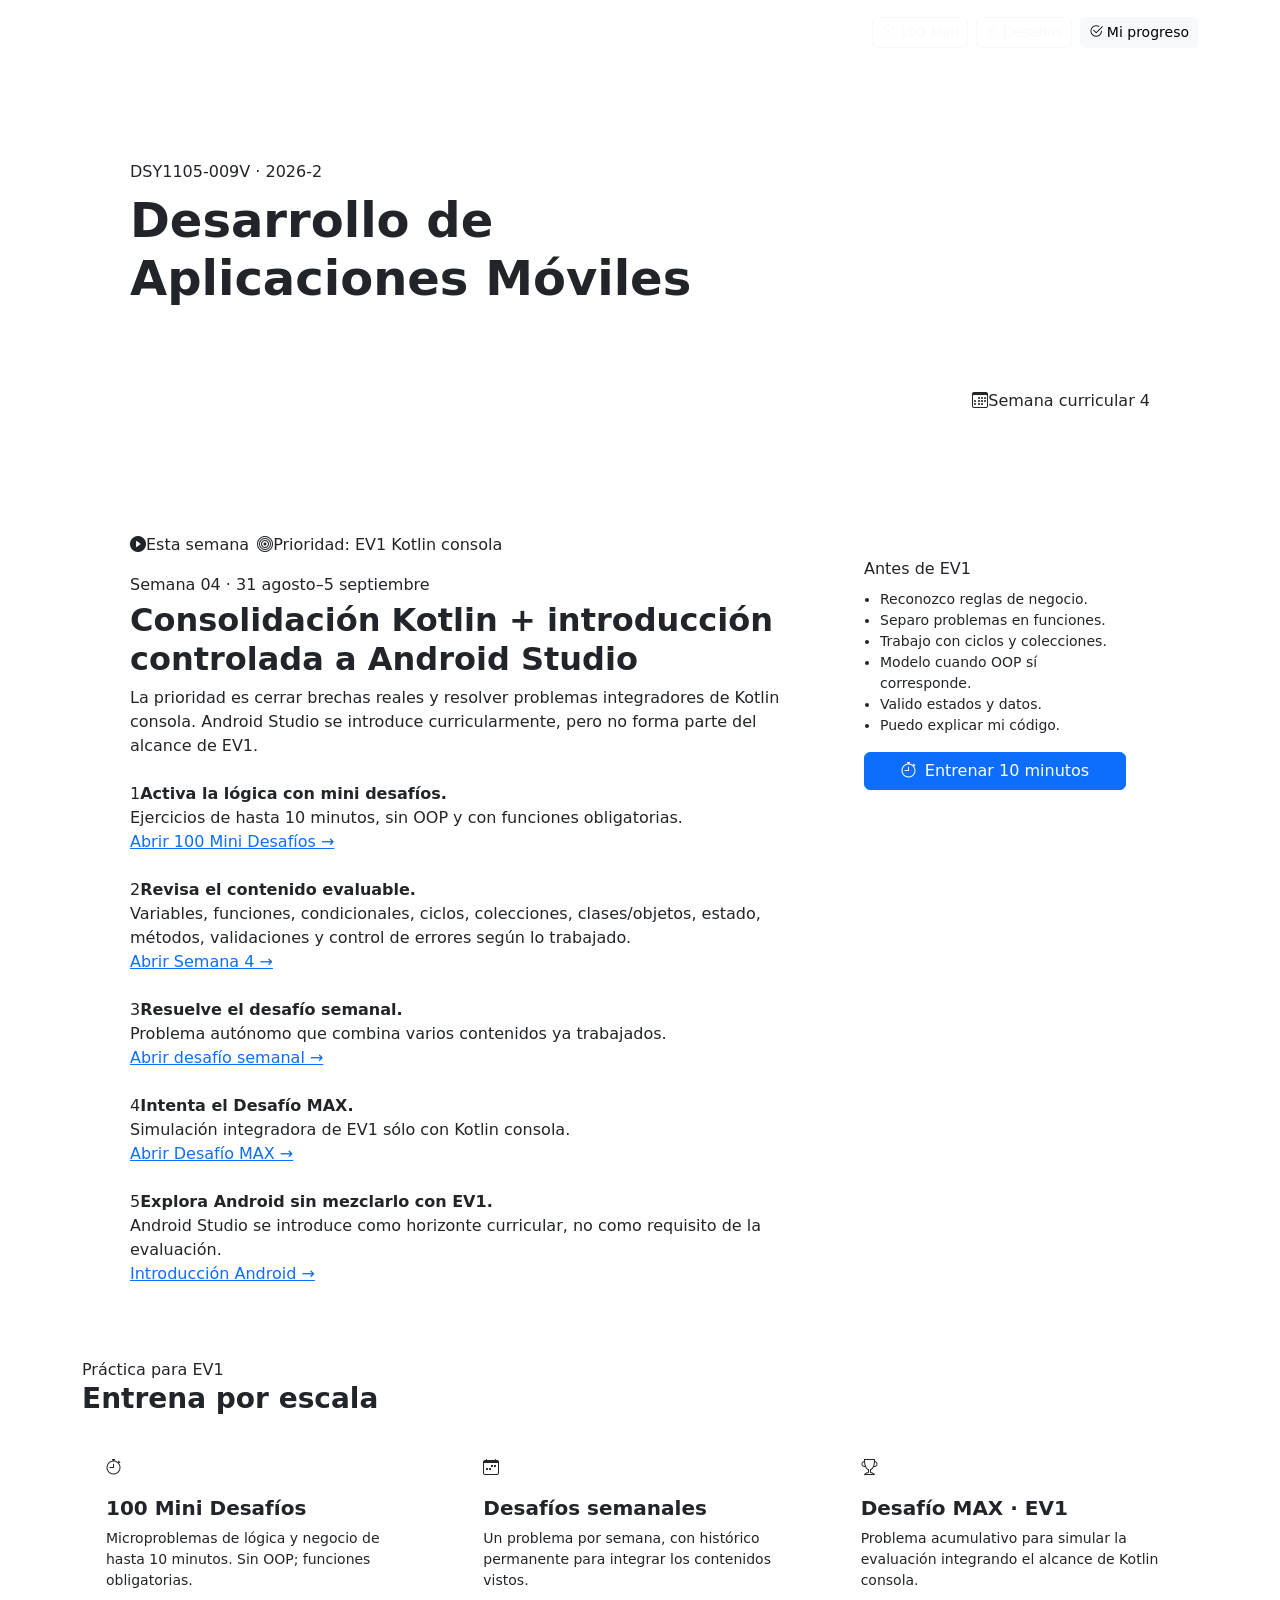
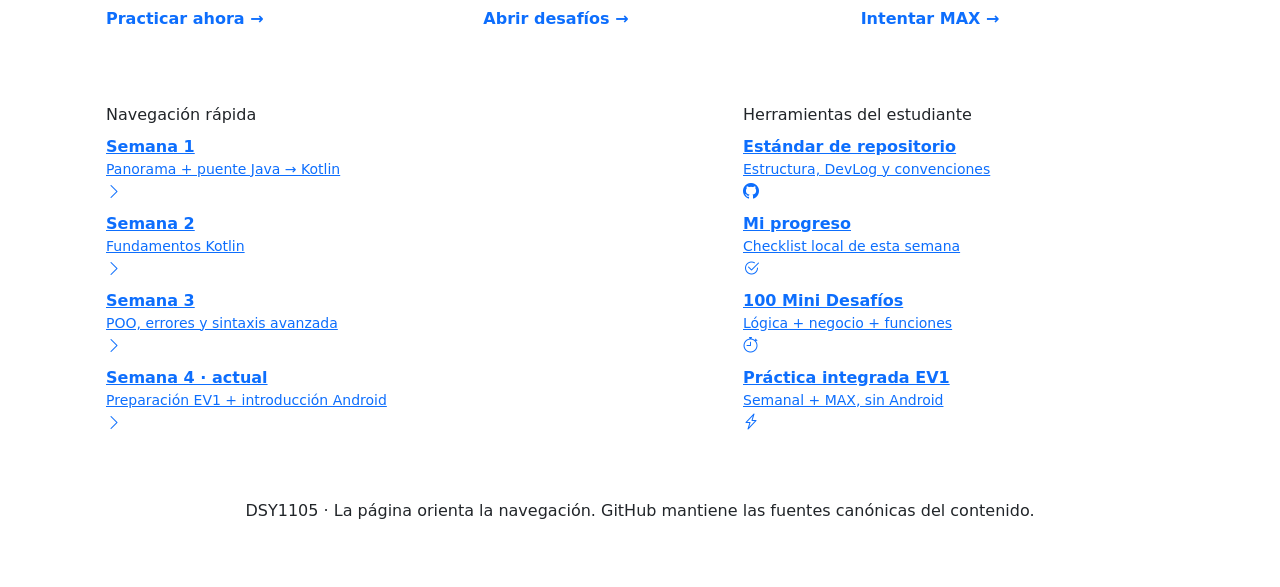
==== commit 8cdd468d: "feat(page): surface 100 Kotlin mini challenges" ====
--- a/page/index.html
+++ b/page/index.html
@@ -1,22 +1 @@
-<!doctype html>
-<html lang="es">
-<head>
-  <meta charset="utf-8">
-  <meta name="viewport" content="width=device-width,initial-scale=1">
-  <title>DSY1105 · Desarrollo de Aplicaciones Móviles</title>
-  <link href="https://cdn.jsdelivr.net/npm/bootstrap@5.3.8/dist/css/bootstrap.min.css" rel="stylesheet">
-  <link href="https://cdn.jsdelivr.net/npm/bootstrap-icons@1.11.3/font/bootstrap-icons.min.css" rel="stylesheet">
-  <link href="styles.css" rel="stylesheet">
-</head>
-<body>
-<nav class="navbar navbar-dark topbar sticky-top"><div class="container wrap py-1"><a class="navbar-brand d-flex align-items-center gap-2 fw-bold" href="index.html"><span class="brand-mark">D</span><span>DSY1105</span></a><div class="d-flex gap-2"><a class="btn btn-sm btn-outline-light" href="desafio-semanal.html"><i class="bi bi-lightning-charge me-1"></i>Desafíos</a><a class="btn btn-sm btn-light" href="progreso.html"><i class="bi bi-check2-circle me-1"></i>Mi progreso</a></div></div></nav>
-<main class="container wrap py-4 py-md-5">
-  <section class="hero p-4 p-md-5 mb-4"><div class="eyebrow mb-2">DSY1105-009V · 2026-2</div><div class="row align-items-end g-4"><div class="col-lg-8"><h1 class="display-5 fw-bold mb-3">Desarrollo de Aplicaciones Móviles</h1><p class="lead text-white-50 mb-0">Aprende Kotlin paso a paso, practica de forma autónoma y llega preparado a EV1 antes de avanzar con mayor profundidad hacia Android.</p></div><div class="col-lg-4 text-lg-end"><span class="status-pill bg-white text-dark"><i class="bi bi-calendar3"></i>Semana curricular 4</span></div></div></section>
-
-  <section class="week-focus p-4 p-md-5 mb-4"><div class="d-flex flex-column flex-lg-row gap-4 justify-content-between"><div class="flex-grow-1"><div class="d-flex flex-wrap gap-2 mb-3"><span class="status-pill status-current"><i class="bi bi-play-circle-fill"></i>Esta semana</span><span class="status-pill status-pending"><i class="bi bi-bullseye"></i>Prioridad: EV1 Kotlin consola</span></div><div class="eyebrow mb-1">Semana 04 · 31 agosto–5 septiembre</div><h2 class="h2 fw-bold">Consolidación Kotlin + introducción controlada a Android Studio</h2><p class="muted mb-4">La prioridad es cerrar brechas reales y resolver problemas integradores de Kotlin consola. Android Studio se introduce curricularmente, pero no forma parte del alcance de EV1.</p><div class="d-grid gap-4"><div class="route-step"><span class="route-number">1</span><strong>Revisa el contenido evaluable.</strong><div class="muted">Variables, funciones, condicionales, ciclos, colecciones, clases/objetos, estado, métodos, validaciones y control de errores según lo trabajado.</div><a href="https://github.com/cmartinezs/DSY1105-DESARROLLO-APLICACIONES-MOVILES-2026-2/tree/master/semanas/semana-04">Abrir Semana 4 →</a></div><div class="route-step"><span class="route-number">2</span><strong>Practica con ejemplos y labs.</strong><div class="muted">Recupera brechas antes de intentar problemas integradores.</div><a href="https://github.com/cmartinezs/DSY1105-DESARROLLO-APLICACIONES-MOVILES-2026-2/tree/master/examples">Abrir ejemplos →</a></div><div class="route-step"><span class="route-number">3</span><strong>Resuelve el desafío semanal.</strong><div class="muted">Problema autónomo que combina varios contenidos ya trabajados.</div><a href="desafio-semanal.html">Abrir desafío semanal →</a></div><div class="route-step"><span class="route-number">4</span><strong>Intenta el Desafío MAX.</strong><div class="muted">Simulación integradora de EV1 sólo con Kotlin consola.</div><a href="desafio-max.html">Abrir Desafío MAX →</a></div><div class="route-step"><span class="route-number">5</span><strong>Explora Android sin mezclarlo con EV1.</strong><div class="muted">Android Studio se introduce como horizonte curricular, no como requisito de la evaluación.</div><a href="https://github.com/cmartinezs/DSY1105-DESARROLLO-APLICACIONES-MOVILES-2026-2/blob/master/semanas/semana-04/01-android-studio.md">Introducción Android →</a></div></div></div><aside class="surface p-3 p-md-4 align-self-start" style="min-width:min(100%,310px)"><div class="eyebrow mb-2">Antes de EV1</div><ul class="small ps-3 mb-3"><li>Puedo resolver sin receta.</li><li>Separo problemas en funciones.</li><li>Trabajo con colecciones.</li><li>Modelo clases y objetos.</li><li>Valido estados y datos.</li><li>Puedo explicar mi código.</li></ul><a class="btn btn-primary w-100" href="desafio-max.html"><i class="bi bi-trophy me-2"></i>Probar Desafío MAX</a></aside></div></section>
-
-  <section class="mb-4"><div class="d-flex justify-content-between align-items-end gap-3 mb-3"><div><div class="eyebrow">Práctica para EV1</div><h2 class="h3 fw-bold mb-0">Entrena por nivel</h2></div></div><div class="row g-3"><div class="col-md-6"><article class="surface vertical-card p-4"><div class="icon-tile mb-3"><i class="bi bi-calendar-week"></i></div><h3 class="h5 fw-bold">Desafíos semanales</h3><p class="muted small">Un problema por semana, con histórico permanente para recuperar contenidos anteriores.</p><a class="stretched-link text-decoration-none fw-semibold" href="desafio-semanal.html">Abrir desafíos →</a></article></div><div class="col-md-6"><article class="surface vertical-card p-4"><div class="icon-tile mb-3"><i class="bi bi-trophy"></i></div><h3 class="h5 fw-bold">Desafío MAX · EV1</h3><p class="muted small">Problema acumulativo para simular la evaluación integrando el alcance de Kotlin consola.</p><a class="stretched-link text-decoration-none fw-semibold" href="desafio-max.html">Intentar MAX →</a></article></div></div></section>
-
-  <section class="surface p-4 mb-4"><div class="row g-4"><div class="col-lg-7"><div class="eyebrow mb-2">Navegación rápida</div><div class="d-grid gap-2"><a class="quick-link" href="https://github.com/cmartinezs/DSY1105-DESARROLLO-APLICACIONES-MOVILES-2026-2/tree/master/semanas/semana-01"><span><strong>Semana 1</strong><span class="muted d-block small">Panorama + puente Java → Kotlin</span></span><i class="bi bi-chevron-right"></i></a><a class="quick-link" href="https://github.com/cmartinezs/DSY1105-DESARROLLO-APLICACIONES-MOVILES-2026-2/tree/master/semanas/semana-02"><span><strong>Semana 2</strong><span class="muted d-block small">Fundamentos Kotlin</span></span><i class="bi bi-chevron-right"></i></a><a class="quick-link" href="https://github.com/cmartinezs/DSY1105-DESARROLLO-APLICACIONES-MOVILES-2026-2/tree/master/semanas/semana-03"><span><strong>Semana 3</strong><span class="muted d-block small">POO, errores y sintaxis avanzada</span></span><i class="bi bi-chevron-right"></i></a><a class="quick-link" href="https://github.com/cmartinezs/DSY1105-DESARROLLO-APLICACIONES-MOVILES-2026-2/tree/master/semanas/semana-04"><span><strong>Semana 4 · actual</strong><span class="muted d-block small">Preparación EV1 + introducción Android</span></span><i class="bi bi-chevron-right"></i></a></div></div><div class="col-lg-5"><div class="eyebrow mb-2">Herramientas del estudiante</div><div class="d-grid gap-2"><a class="quick-link" href="repositorio-estudiante.html"><span><strong>Estándar de repositorio</strong><span class="muted d-block small">Estructura, DevLog y convenciones</span></span><i class="bi bi-github"></i></a><a class="quick-link" href="progreso.html"><span><strong>Mi progreso</strong><span class="muted d-block small">Checklist local de esta semana</span></span><i class="bi bi-check2-circle"></i></a><a class="quick-link" href="desafio-semanal.html"><span><strong>Práctica EV1</strong><span class="muted d-block small">Semanal + MAX, sin Android</span></span><i class="bi bi-lightning-charge"></i></a></div></div></div></section>
-  <footer class="text-center footer-note py-3">DSY1105 · La página orienta la navegación. GitHub mantiene las fuentes canónicas del contenido.</footer>
-</main></body></html>+<!doctype html><html lang="es"><head><meta charset="utf-8"><meta name="viewport" content="width=device-width,initial-scale=1"><title>DSY1105 · Desarrollo de Aplicaciones Móviles</title><link href="https://cdn.jsdelivr.net/npm/bootstrap@5.3.8/dist/css/bootstrap.min.css" rel="stylesheet"><link href="https://cdn.jsdelivr.net/npm/bootstrap-icons@1.11.3/font/bootstrap-icons.min.css" rel="stylesheet"><link href="styles.css" rel="stylesheet"></head><body><nav class="navbar navbar-dark topbar sticky-top"><div class="container wrap py-1"><a class="navbar-brand d-flex align-items-center gap-2 fw-bold" href="index.html"><span class="brand-mark">D</span><span>DSY1105</span></a><div class="d-flex gap-2"><a class="btn btn-sm btn-outline-light" href="desafio-100-kotlin.html"><i class="bi bi-stopwatch me-1"></i>100 Mini</a><a class="btn btn-sm btn-outline-light" href="desafio-semanal.html"><i class="bi bi-lightning-charge me-1"></i>Desafíos</a><a class="btn btn-sm btn-light" href="progreso.html"><i class="bi bi-check2-circle me-1"></i>Mi progreso</a></div></div></nav><main class="container wrap py-4 py-md-5"><section class="hero p-4 p-md-5 mb-4"><div class="eyebrow mb-2">DSY1105-009V · 2026-2</div><div class="row align-items-end g-4"><div class="col-lg-8"><h1 class="display-5 fw-bold mb-3">Desarrollo de Aplicaciones Móviles</h1><p class="lead text-white-50 mb-0">Aprende Kotlin paso a paso, practica de forma autónoma y llega preparado a EV1 antes de avanzar con mayor profundidad hacia Android.</p></div><div class="col-lg-4 text-lg-end"><span class="status-pill bg-white text-dark"><i class="bi bi-calendar3"></i>Semana curricular 4</span></div></div></section><section class="week-focus p-4 p-md-5 mb-4"><div class="d-flex flex-column flex-lg-row gap-4 justify-content-between"><div class="flex-grow-1"><div class="d-flex flex-wrap gap-2 mb-3"><span class="status-pill status-current"><i class="bi bi-play-circle-fill"></i>Esta semana</span><span class="status-pill status-pending"><i class="bi bi-bullseye"></i>Prioridad: EV1 Kotlin consola</span></div><div class="eyebrow mb-1">Semana 04 · 31 agosto–5 septiembre</div><h2 class="h2 fw-bold">Consolidación Kotlin + introducción controlada a Android Studio</h2><p class="muted mb-4">La prioridad es cerrar brechas reales y resolver problemas integradores de Kotlin consola. Android Studio se introduce curricularmente, pero no forma parte del alcance de EV1.</p><div class="d-grid gap-4"><div class="route-step"><span class="route-number">1</span><strong>Activa la lógica con mini desafíos.</strong><div class="muted">Ejercicios de hasta 10 minutos, sin OOP y con funciones obligatorias.</div><a href="desafio-100-kotlin.html">Abrir 100 Mini Desafíos →</a></div><div class="route-step"><span class="route-number">2</span><strong>Revisa el contenido evaluable.</strong><div class="muted">Variables, funciones, condicionales, ciclos, colecciones, clases/objetos, estado, métodos, validaciones y control de errores según lo trabajado.</div><a href="https://github.com/cmartinezs/DSY1105-DESARROLLO-APLICACIONES-MOVILES-2026-2/tree/master/semanas/semana-04">Abrir Semana 4 →</a></div><div class="route-step"><span class="route-number">3</span><strong>Resuelve el desafío semanal.</strong><div class="muted">Problema autónomo que combina varios contenidos ya trabajados.</div><a href="desafio-semanal.html">Abrir desafío semanal →</a></div><div class="route-step"><span class="route-number">4</span><strong>Intenta el Desafío MAX.</strong><div class="muted">Simulación integradora de EV1 sólo con Kotlin consola.</div><a href="desafio-max.html">Abrir Desafío MAX →</a></div><div class="route-step"><span class="route-number">5</span><strong>Explora Android sin mezclarlo con EV1.</strong><div class="muted">Android Studio se introduce como horizonte curricular, no como requisito de la evaluación.</div><a href="https://github.com/cmartinezs/DSY1105-DESARROLLO-APLICACIONES-MOVILES-2026-2/blob/master/semanas/semana-04/01-android-studio.md">Introducción Android →</a></div></div></div><aside class="surface p-3 p-md-4 align-self-start" style="min-width:min(100%,310px)"><div class="eyebrow mb-2">Antes de EV1</div><ul class="small ps-3 mb-3"><li>Reconozco reglas de negocio.</li><li>Separo problemas en funciones.</li><li>Trabajo con ciclos y colecciones.</li><li>Modelo cuando OOP sí corresponde.</li><li>Valido estados y datos.</li><li>Puedo explicar mi código.</li></ul><a class="btn btn-primary w-100" href="desafio-100-kotlin.html"><i class="bi bi-stopwatch me-2"></i>Entrenar 10 minutos</a></aside></div></section><section class="mb-4"><div class="d-flex justify-content-between align-items-end gap-3 mb-3"><div><div class="eyebrow">Práctica para EV1</div><h2 class="h3 fw-bold mb-0">Entrena por escala</h2></div></div><div class="row g-3"><div class="col-md-4"><article class="surface vertical-card p-4"><div class="icon-tile mb-3"><i class="bi bi-stopwatch"></i></div><h3 class="h5 fw-bold">100 Mini Desafíos</h3><p class="muted small">Microproblemas de lógica y negocio de hasta 10 minutos. Sin OOP; funciones obligatorias.</p><a class="stretched-link text-decoration-none fw-semibold" href="desafio-100-kotlin.html">Practicar ahora →</a></article></div><div class="col-md-4"><article class="surface vertical-card p-4"><div class="icon-tile mb-3"><i class="bi bi-calendar-week"></i></div><h3 class="h5 fw-bold">Desafíos semanales</h3><p class="muted small">Un problema por semana, con histórico permanente para integrar los contenidos vistos.</p><a class="stretched-link text-decoration-none fw-semibold" href="desafio-semanal.html">Abrir desafíos →</a></article></div><div class="col-md-4"><article class="surface vertical-card p-4"><div class="icon-tile mb-3"><i class="bi bi-trophy"></i></div><h3 class="h5 fw-bold">Desafío MAX · EV1</h3><p class="muted small">Problema acumulativo para simular la evaluación integrando el alcance de Kotlin consola.</p><a class="stretched-link text-decoration-none fw-semibold" href="desafio-max.html">Intentar MAX →</a></article></div></div></section><section class="surface p-4 mb-4"><div class="row g-4"><div class="col-lg-7"><div class="eyebrow mb-2">Navegación rápida</div><div class="d-grid gap-2"><a class="quick-link" href="https://github.com/cmartinezs/DSY1105-DESARROLLO-APLICACIONES-MOVILES-2026-2/tree/master/semanas/semana-01"><span><strong>Semana 1</strong><span class="muted d-block small">Panorama + puente Java → Kotlin</span></span><i class="bi bi-chevron-right"></i></a><a class="quick-link" href="https://github.com/cmartinezs/DSY1105-DESARROLLO-APLICACIONES-MOVILES-2026-2/tree/master/semanas/semana-02"><span><strong>Semana 2</strong><span class="muted d-block small">Fundamentos Kotlin</span></span><i class="bi bi-chevron-right"></i></a><a class="quick-link" href="https://github.com/cmartinezs/DSY1105-DESARROLLO-APLICACIONES-MOVILES-2026-2/tree/master/semanas/semana-03"><span><strong>Semana 3</strong><span class="muted d-block small">POO, errores y sintaxis avanzada</span></span><i class="bi bi-chevron-right"></i></a><a class="quick-link" href="https://github.com/cmartinezs/DSY1105-DESARROLLO-APLICACIONES-MOVILES-2026-2/tree/master/semanas/semana-04"><span><strong>Semana 4 · actual</strong><span class="muted d-block small">Preparación EV1 + introducción Android</span></span><i class="bi bi-chevron-right"></i></a></div></div><div class="col-lg-5"><div class="eyebrow mb-2">Herramientas del estudiante</div><div class="d-grid gap-2"><a class="quick-link" href="repositorio-estudiante.html"><span><strong>Estándar de repositorio</strong><span class="muted d-block small">Estructura, DevLog y convenciones</span></span><i class="bi bi-github"></i></a><a class="quick-link" href="progreso.html"><span><strong>Mi progreso</strong><span class="muted d-block small">Checklist local de esta semana</span></span><i class="bi bi-check2-circle"></i></a><a class="quick-link" href="desafio-100-kotlin.html"><span><strong>100 Mini Desafíos</strong><span class="muted d-block small">Lógica + negocio + funciones</span></span><i class="bi bi-stopwatch"></i></a><a class="quick-link" href="desafio-semanal.html"><span><strong>Práctica integrada EV1</strong><span class="muted d-block small">Semanal + MAX, sin Android</span></span><i class="bi bi-lightning-charge"></i></a></div></div></div></section><footer class="text-center footer-note py-3">DSY1105 · La página orienta la navegación. GitHub mantiene las fuentes canónicas del contenido.</footer></main></body></html>
